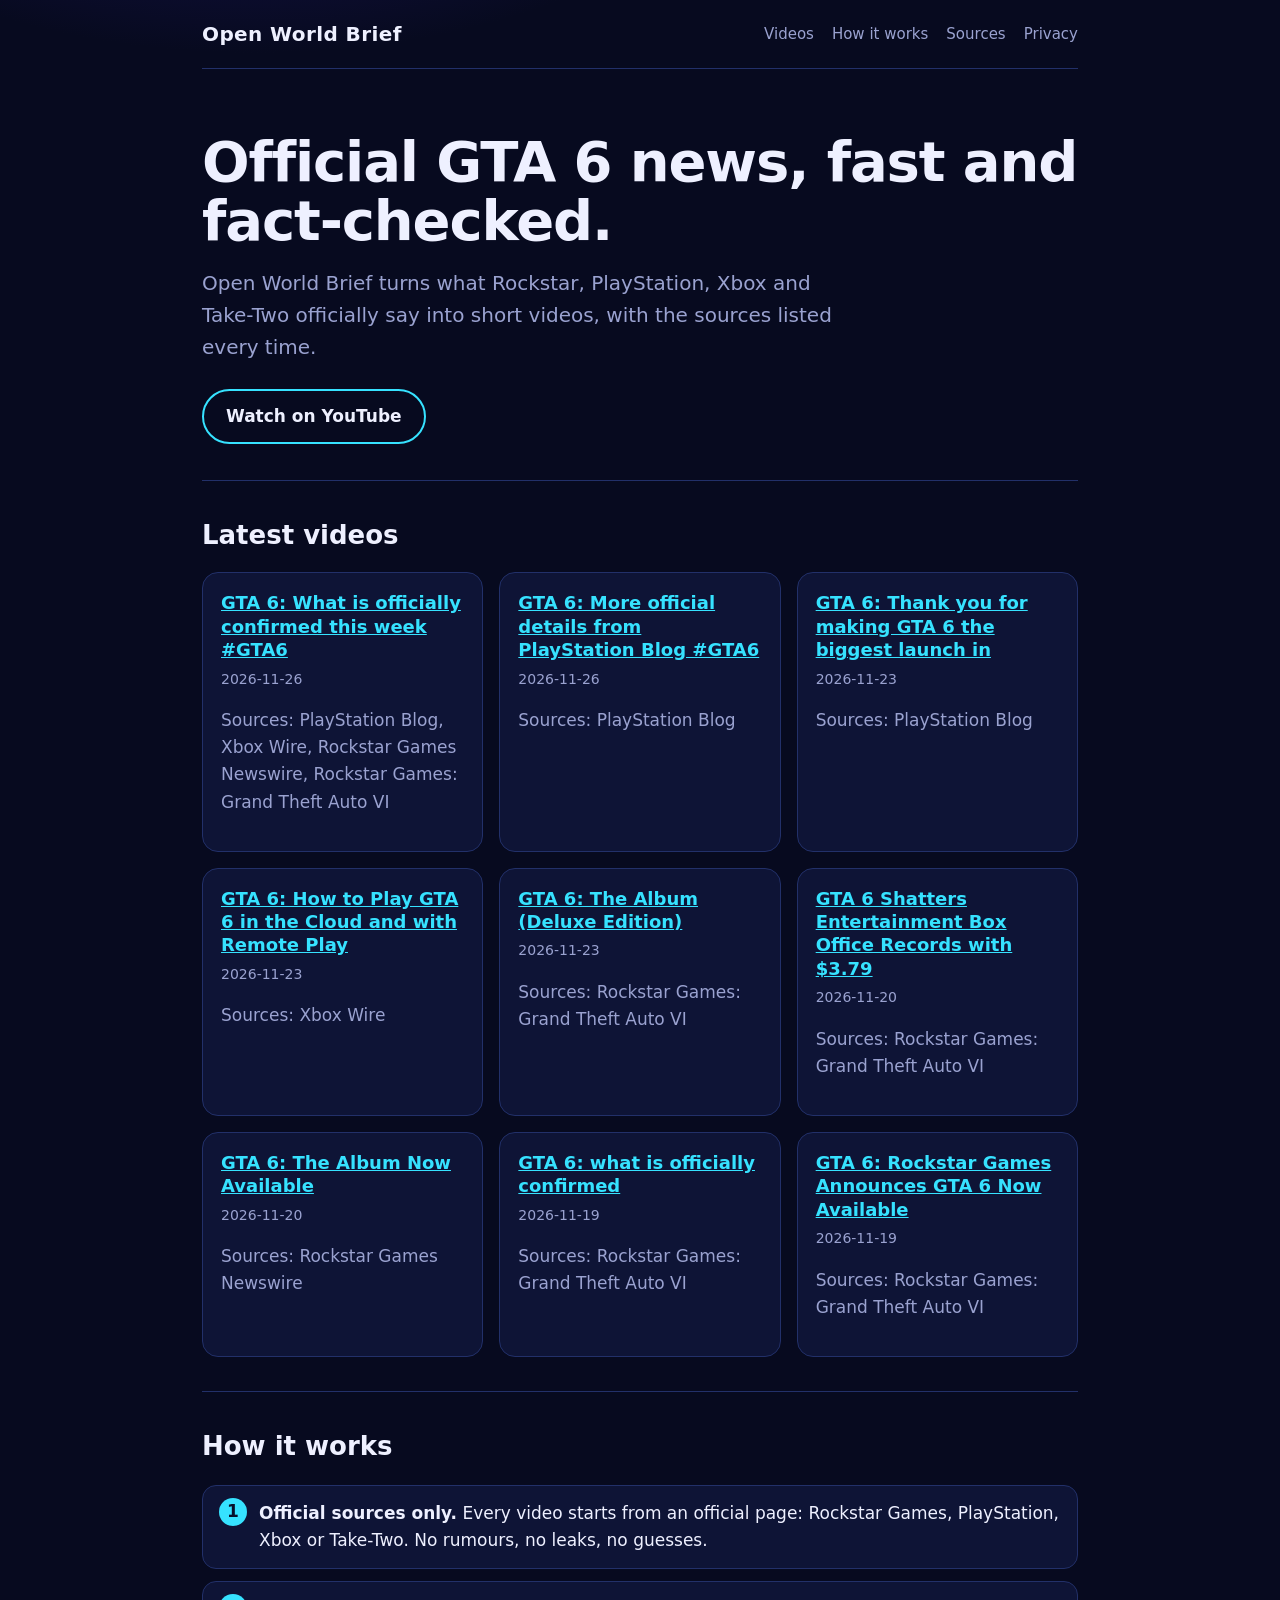
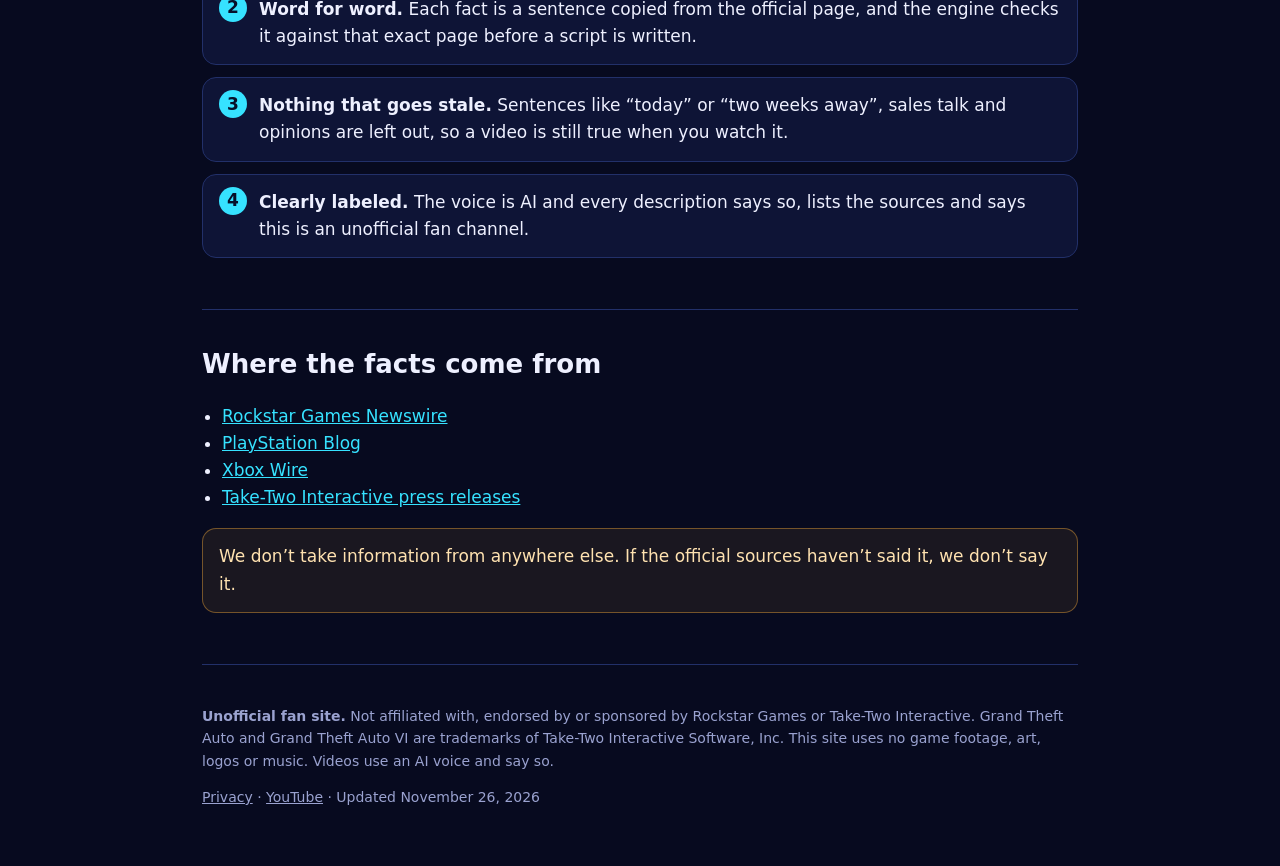
==== index.html @ 96560284 "Update the site" ====
<!doctype html>
<html lang="en"><head><meta charset="utf-8"><meta name="viewport" content="width=device-width, initial-scale=1">
<title>Open World Brief: official GTA 6 news</title><meta name="description" content="Official GTA 6 news from Rockstar, PlayStation, Xbox and Take-Two, fact-checked against the official page. Unofficial fan site.">
<meta name="robots" content="index,follow"><link rel="stylesheet" href="style.css"></head>
<body><div class="wrap">
<header class="top"><a class="brand" href="index.html">Open World Brief</a>
<nav><a href="index.html#videos">Videos</a><a href="index.html#how">How it works</a><a href="index.html#sources">Sources</a><a href="privacy.html">Privacy</a></nav></header>

<div class="hero"><h1>Official GTA 6 news, fast and fact-checked.</h1>
<p>Open World Brief turns what Rockstar, PlayStation, Xbox and Take-Two officially say into short videos, with the sources listed every time.</p>
<a class="btn" href="https://www.youtube.com/@ScaleShiftFacts">Watch on YouTube</a></div>
<section id="videos"><h2>Latest videos</h2><div class="cards"><div class="card"><h3><a href="https://www.youtube.com/shorts/qqQHzHUcCKY">GTA 6: What is officially confirmed this week #GTA6</a></h3><p class="meta">2026-11-26</p><p class="dim">Sources: PlayStation Blog, Xbox Wire, Rockstar Games Newswire, Rockstar Games: Grand Theft Auto VI</p></div><div class="card"><h3><a href="https://www.youtube.com/shorts/x6cZjkYZSAo">GTA 6: More official details from PlayStation Blog #GTA6</a></h3><p class="meta">2026-11-26</p><p class="dim">Sources: PlayStation Blog</p></div><div class="card"><h3><a href="https://www.youtube.com/shorts/dPx5ooD3iM8">GTA 6: Thank you for making GTA 6 the biggest launch in</a></h3><p class="meta">2026-11-23</p><p class="dim">Sources: PlayStation Blog</p></div><div class="card"><h3><a href="https://www.youtube.com/shorts/roLyqQWg1Ow">GTA 6: How to Play GTA 6 in the Cloud and with Remote Play</a></h3><p class="meta">2026-11-23</p><p class="dim">Sources: Xbox Wire</p></div><div class="card"><h3><a href="https://www.youtube.com/shorts/9aD1apO8P9w">GTA 6: The Album (Deluxe Edition)</a></h3><p class="meta">2026-11-23</p><p class="dim">Sources: Rockstar Games: Grand Theft Auto VI</p></div><div class="card"><h3><a href="https://www.youtube.com/shorts/J3eF_LsroNQ">GTA 6 Shatters Entertainment Box Office Records with $3.79</a></h3><p class="meta">2026-11-20</p><p class="dim">Sources: Rockstar Games: Grand Theft Auto VI</p></div><div class="card"><h3><a href="https://www.youtube.com/shorts/JaDU8-grLhM">GTA 6: The Album Now Available</a></h3><p class="meta">2026-11-20</p><p class="dim">Sources: Rockstar Games Newswire</p></div><div class="card"><h3><a href="https://www.youtube.com/shorts/-zQa06GPA_w">GTA 6: what is officially confirmed</a></h3><p class="meta">2026-11-19</p><p class="dim">Sources: Rockstar Games: Grand Theft Auto VI</p></div><div class="card"><h3><a href="https://www.youtube.com/shorts/9352OUUF9Ts">GTA 6: Rockstar Games Announces GTA 6 Now Available</a></h3><p class="meta">2026-11-19</p><p class="dim">Sources: Rockstar Games: Grand Theft Auto VI</p></div></div></section>
<section id="how"><h2>How it works</h2><ol class="steps"><li><strong>Official sources only.</strong> Every video starts from an official page: Rockstar Games, PlayStation, Xbox or Take-Two. No rumours, no leaks, no guesses.</li><li><strong>Word for word.</strong> Each fact is a sentence copied from the official page, and the engine checks it against that exact page before a script is written.</li><li><strong>Nothing that goes stale.</strong> Sentences like “today” or “two weeks away”, sales talk and opinions are left out, so a video is still true when you watch it.</li><li><strong>Clearly labeled.</strong> The voice is AI and every description says so, lists the sources and says this is an unofficial fan channel.</li></ol></section>
<section id="sources"><h2>Where the facts come from</h2><ul class="plain"><li><a href="https://www.rockstargames.com/newswire">Rockstar Games Newswire</a></li><li><a href="https://blog.playstation.com/tag/grand-theft-auto-vi/">PlayStation Blog</a></li><li><a href="https://news.xbox.com/en-us/tag/grand-theft-auto-vi/">Xbox Wire</a></li><li><a href="https://ir.take2games.com/news-releases">Take-Two Interactive press releases</a></li></ul>
<p class="note">We don&rsquo;t take information from anywhere else. If the official sources haven&rsquo;t said it, we don&rsquo;t say it.</p></section>

<footer><p><strong>Unofficial fan site.</strong> Not affiliated with, endorsed by or sponsored by Rockstar Games or Take-Two Interactive.
Grand Theft Auto and Grand Theft Auto VI are trademarks of Take-Two Interactive Software, Inc. This site uses no game footage, art, logos or music.
Videos use an AI voice and say so.</p>
<p><a href="privacy.html">Privacy</a> &middot; <a href="https://www.youtube.com/@ScaleShiftFacts">YouTube</a> &middot; Updated November 26, 2026</p></footer>
</div></body></html>
---- style.css ----
:root { --bg:#070a1f; --panel:#0e1436; --line:#223069; --text:#eef0ff; --dim:#9aa2d0; --accent:#36e2ff; --warm:#ffb13b; }
* { box-sizing: border-box; }
html { color-scheme: dark; }
body { margin:0; background:var(--bg); color:var(--text); font:17px/1.6 "Segoe UI Variable Text","Segoe UI",system-ui,-apple-system,sans-serif;
       background-image: radial-gradient(900px 500px at 20% -10%, #1b1560 0%, transparent 60%); }
a { color:var(--accent); } a:hover { color:#fff; }
.wrap { max-width: 920px; margin: 0 auto; padding: 0 22px; }
header.top { display:flex; align-items:center; justify-content:space-between; gap:16px; padding:18px 0; border-bottom:1px solid var(--line); flex-wrap:wrap; }
.brand { font-weight:800; font-size:20px; letter-spacing:.02em; color:var(--text); text-decoration:none; }
nav a { margin-left:18px; color:var(--dim); text-decoration:none; font-size:15px; } nav a:hover { color:var(--text); }
.hero { padding:64px 0 36px; }
.hero h1 { font-size: clamp(34px, 6vw, 56px); line-height:1.05; margin:0 0 16px; letter-spacing:-.02em; }
.hero p { font-size:20px; color:var(--dim); max-width: 640px; margin:0 0 26px; }
.btn { display:inline-block; padding:12px 22px; border-radius:999px; border:2px solid var(--accent); color:var(--text); text-decoration:none; font-weight:700; }
.btn:hover { background:#36e2ff22; color:#fff; }
section { padding: 34px 0; border-top:1px solid var(--line); }
section h2 { margin:0 0 16px; font-size:26px; }
.cards { display:grid; grid-template-columns: repeat(auto-fill, minmax(260px, 1fr)); gap:16px; }
.card { background:var(--panel); border:1px solid var(--line); border-radius:16px; padding:18px; }
.card h3 { margin:0 0 6px; font-size:18px; line-height:1.3; } .card .meta { color:var(--dim); font-size:14px; margin:0 0 10px; }
.steps { counter-reset: s; list-style:none; padding:0; display:grid; gap:12px; }
.steps li { counter-increment: s; background:var(--panel); border:1px solid var(--line); border-radius:14px; padding:14px 16px 14px 56px; position:relative; }
.steps li::before { content: counter(s); position:absolute; left:16px; top:12px; width:28px; height:28px; border-radius:50%; background:var(--accent); color:#06102a; font-weight:800; display:grid; place-items:center; }
.note { background:#ffb13b14; border:1px solid #ffb13b66; border-radius:14px; padding:14px 16px; color:#ffe2b0; }
ul.plain { padding-left:20px; } .dim { color:var(--dim); }
footer { border-top:1px solid var(--line); padding:26px 0 44px; color:var(--dim); font-size:14px; }
footer a { color:var(--dim); }
@media (max-width: 560px) { nav a { margin-left:12px; } .hero { padding-top:40px; } }
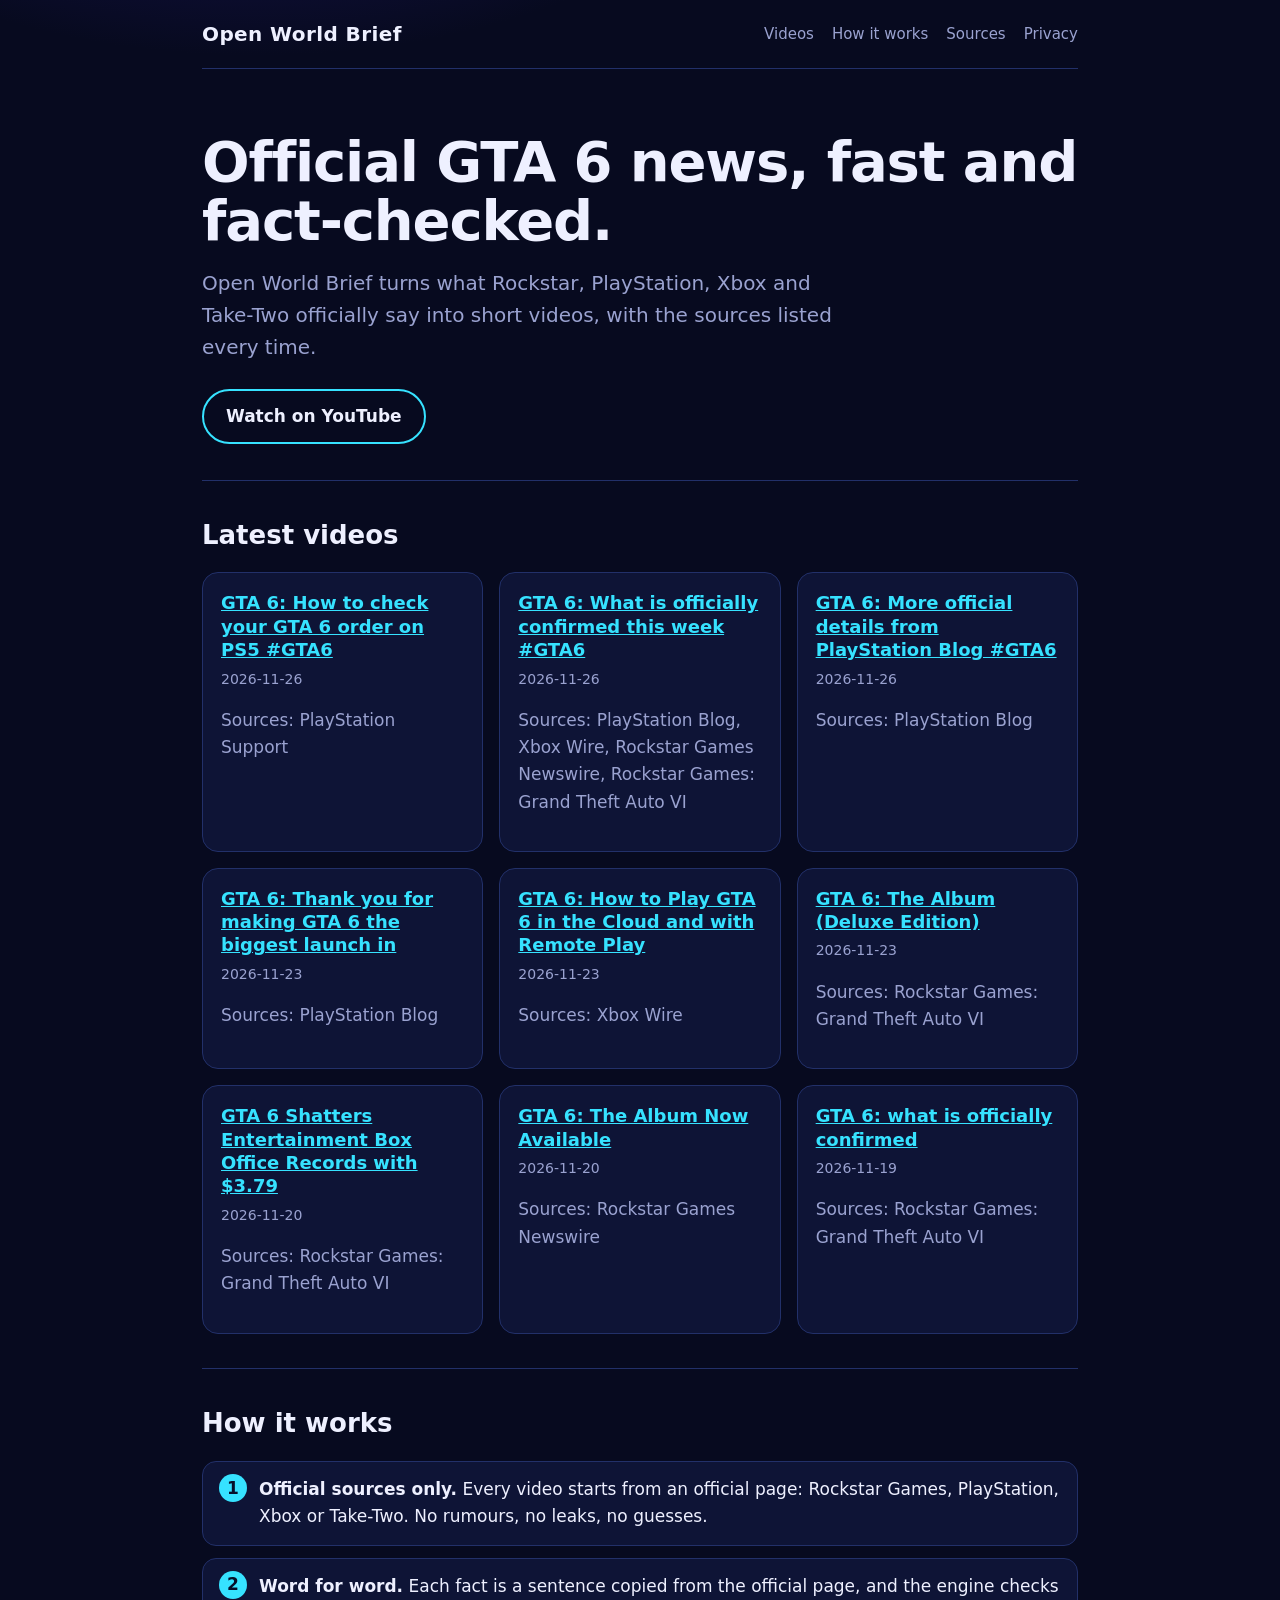
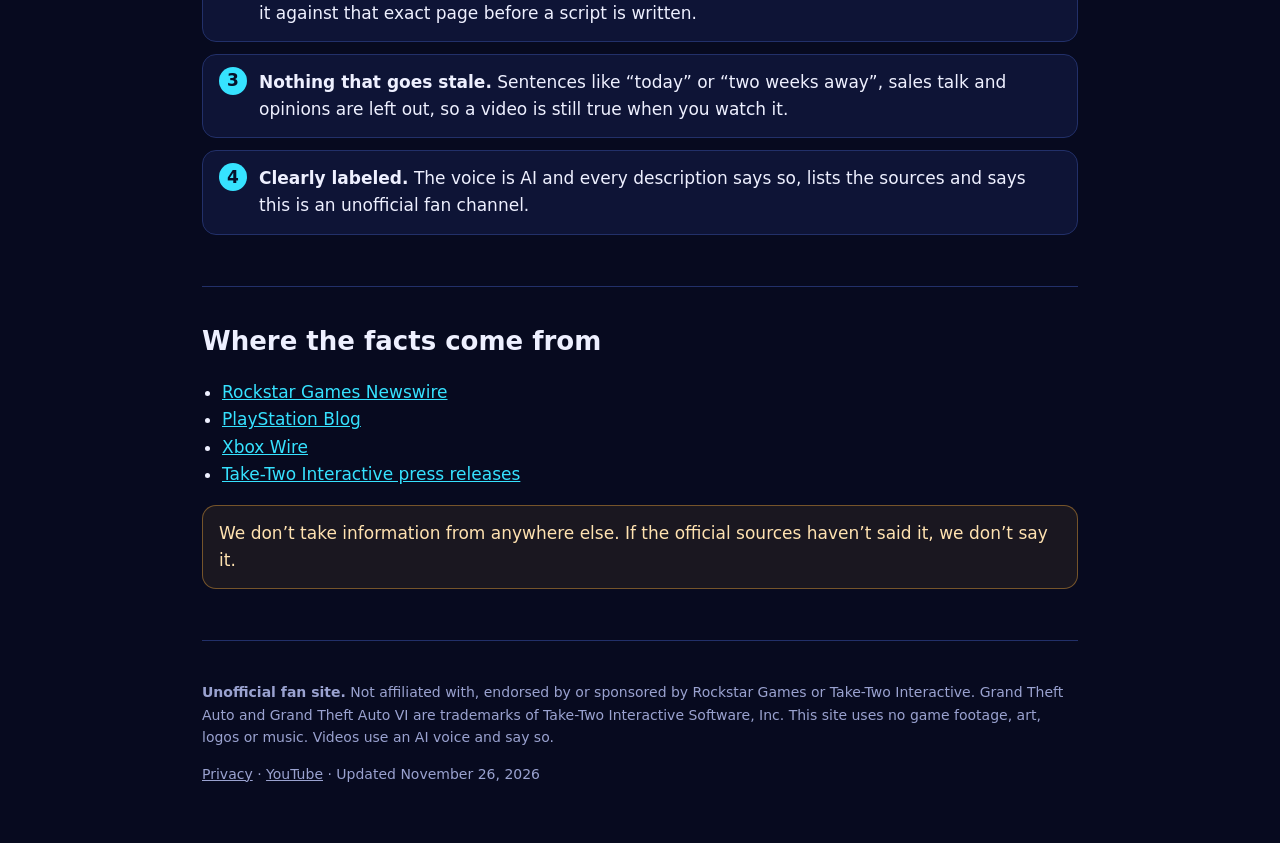
==== commit 7e3a71b6: "Update the site" ====
--- a/index.html
+++ b/index.html
@@ -9,7 +9,7 @@
 <div class="hero"><h1>Official GTA 6 news, fast and fact-checked.</h1>
 <p>Open World Brief turns what Rockstar, PlayStation, Xbox and Take-Two officially say into short videos, with the sources listed every time.</p>
 <a class="btn" href="https://www.youtube.com/@ScaleShiftFacts">Watch on YouTube</a></div>
-<section id="videos"><h2>Latest videos</h2><div class="cards"><div class="card"><h3><a href="https://www.youtube.com/shorts/qqQHzHUcCKY">GTA 6: What is officially confirmed this week #GTA6</a></h3><p class="meta">2026-11-26</p><p class="dim">Sources: PlayStation Blog, Xbox Wire, Rockstar Games Newswire, Rockstar Games: Grand Theft Auto VI</p></div><div class="card"><h3><a href="https://www.youtube.com/shorts/x6cZjkYZSAo">GTA 6: More official details from PlayStation Blog #GTA6</a></h3><p class="meta">2026-11-26</p><p class="dim">Sources: PlayStation Blog</p></div><div class="card"><h3><a href="https://www.youtube.com/shorts/dPx5ooD3iM8">GTA 6: Thank you for making GTA 6 the biggest launch in</a></h3><p class="meta">2026-11-23</p><p class="dim">Sources: PlayStation Blog</p></div><div class="card"><h3><a href="https://www.youtube.com/shorts/roLyqQWg1Ow">GTA 6: How to Play GTA 6 in the Cloud and with Remote Play</a></h3><p class="meta">2026-11-23</p><p class="dim">Sources: Xbox Wire</p></div><div class="card"><h3><a href="https://www.youtube.com/shorts/9aD1apO8P9w">GTA 6: The Album (Deluxe Edition)</a></h3><p class="meta">2026-11-23</p><p class="dim">Sources: Rockstar Games: Grand Theft Auto VI</p></div><div class="card"><h3><a href="https://www.youtube.com/shorts/J3eF_LsroNQ">GTA 6 Shatters Entertainment Box Office Records with $3.79</a></h3><p class="meta">2026-11-20</p><p class="dim">Sources: Rockstar Games: Grand Theft Auto VI</p></div><div class="card"><h3><a href="https://www.youtube.com/shorts/JaDU8-grLhM">GTA 6: The Album Now Available</a></h3><p class="meta">2026-11-20</p><p class="dim">Sources: Rockstar Games Newswire</p></div><div class="card"><h3><a href="https://www.youtube.com/shorts/-zQa06GPA_w">GTA 6: what is officially confirmed</a></h3><p class="meta">2026-11-19</p><p class="dim">Sources: Rockstar Games: Grand Theft Auto VI</p></div><div class="card"><h3><a href="https://www.youtube.com/shorts/9352OUUF9Ts">GTA 6: Rockstar Games Announces GTA 6 Now Available</a></h3><p class="meta">2026-11-19</p><p class="dim">Sources: Rockstar Games: Grand Theft Auto VI</p></div></div></section>
+<section id="videos"><h2>Latest videos</h2><div class="cards"><div class="card"><h3><a href="https://www.youtube.com/shorts/8PmZAbajj-w">GTA 6: How to check your GTA 6 order on PS5 #GTA6</a></h3><p class="meta">2026-11-26</p><p class="dim">Sources: PlayStation Support</p></div><div class="card"><h3><a href="https://www.youtube.com/shorts/qqQHzHUcCKY">GTA 6: What is officially confirmed this week #GTA6</a></h3><p class="meta">2026-11-26</p><p class="dim">Sources: PlayStation Blog, Xbox Wire, Rockstar Games Newswire, Rockstar Games: Grand Theft Auto VI</p></div><div class="card"><h3><a href="https://www.youtube.com/shorts/x6cZjkYZSAo">GTA 6: More official details from PlayStation Blog #GTA6</a></h3><p class="meta">2026-11-26</p><p class="dim">Sources: PlayStation Blog</p></div><div class="card"><h3><a href="https://www.youtube.com/shorts/dPx5ooD3iM8">GTA 6: Thank you for making GTA 6 the biggest launch in</a></h3><p class="meta">2026-11-23</p><p class="dim">Sources: PlayStation Blog</p></div><div class="card"><h3><a href="https://www.youtube.com/shorts/roLyqQWg1Ow">GTA 6: How to Play GTA 6 in the Cloud and with Remote Play</a></h3><p class="meta">2026-11-23</p><p class="dim">Sources: Xbox Wire</p></div><div class="card"><h3><a href="https://www.youtube.com/shorts/9aD1apO8P9w">GTA 6: The Album (Deluxe Edition)</a></h3><p class="meta">2026-11-23</p><p class="dim">Sources: Rockstar Games: Grand Theft Auto VI</p></div><div class="card"><h3><a href="https://www.youtube.com/shorts/J3eF_LsroNQ">GTA 6 Shatters Entertainment Box Office Records with $3.79</a></h3><p class="meta">2026-11-20</p><p class="dim">Sources: Rockstar Games: Grand Theft Auto VI</p></div><div class="card"><h3><a href="https://www.youtube.com/shorts/JaDU8-grLhM">GTA 6: The Album Now Available</a></h3><p class="meta">2026-11-20</p><p class="dim">Sources: Rockstar Games Newswire</p></div><div class="card"><h3><a href="https://www.youtube.com/shorts/-zQa06GPA_w">GTA 6: what is officially confirmed</a></h3><p class="meta">2026-11-19</p><p class="dim">Sources: Rockstar Games: Grand Theft Auto VI</p></div></div></section>
 <section id="how"><h2>How it works</h2><ol class="steps"><li><strong>Official sources only.</strong> Every video starts from an official page: Rockstar Games, PlayStation, Xbox or Take-Two. No rumours, no leaks, no guesses.</li><li><strong>Word for word.</strong> Each fact is a sentence copied from the official page, and the engine checks it against that exact page before a script is written.</li><li><strong>Nothing that goes stale.</strong> Sentences like “today” or “two weeks away”, sales talk and opinions are left out, so a video is still true when you watch it.</li><li><strong>Clearly labeled.</strong> The voice is AI and every description says so, lists the sources and says this is an unofficial fan channel.</li></ol></section>
 <section id="sources"><h2>Where the facts come from</h2><ul class="plain"><li><a href="https://www.rockstargames.com/newswire">Rockstar Games Newswire</a></li><li><a href="https://blog.playstation.com/tag/grand-theft-auto-vi/">PlayStation Blog</a></li><li><a href="https://news.xbox.com/en-us/tag/grand-theft-auto-vi/">Xbox Wire</a></li><li><a href="https://ir.take2games.com/news-releases">Take-Two Interactive press releases</a></li></ul>
 <p class="note">We don&rsquo;t take information from anywhere else. If the official sources haven&rsquo;t said it, we don&rsquo;t say it.</p></section>
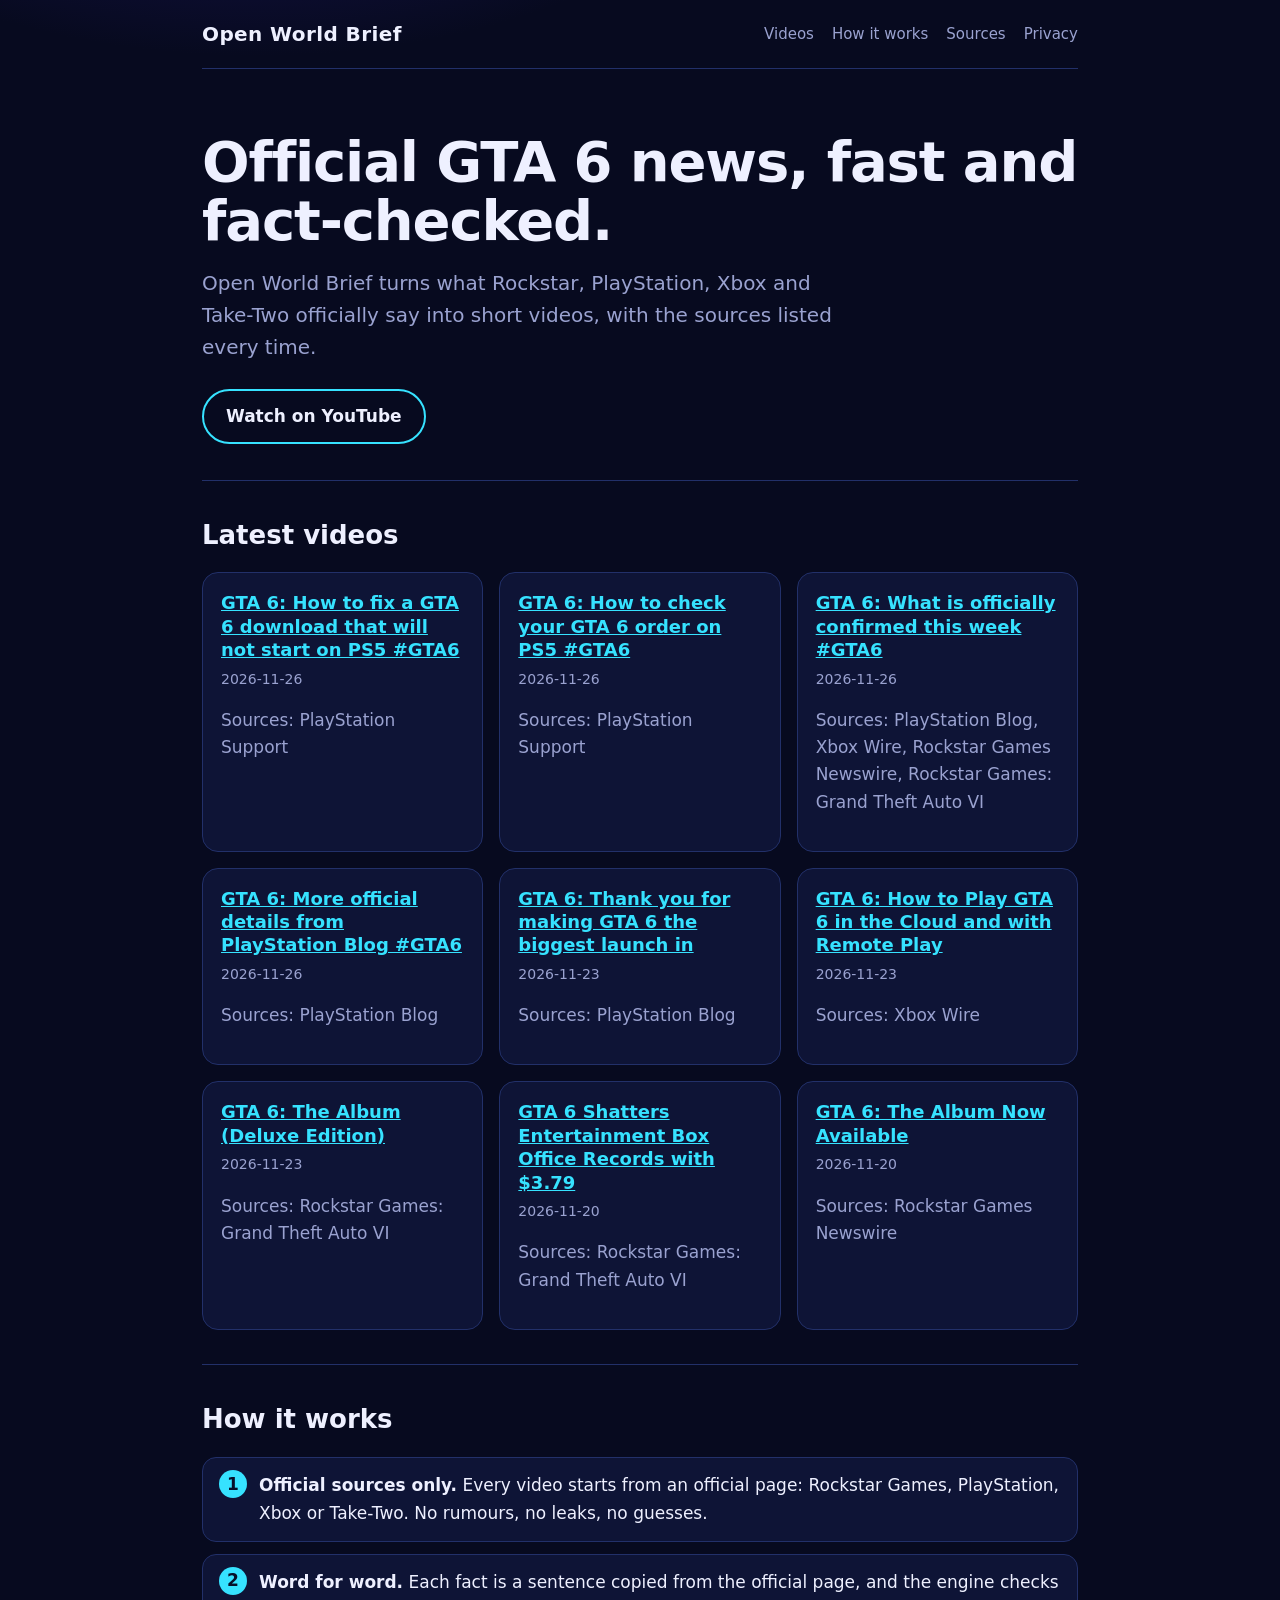
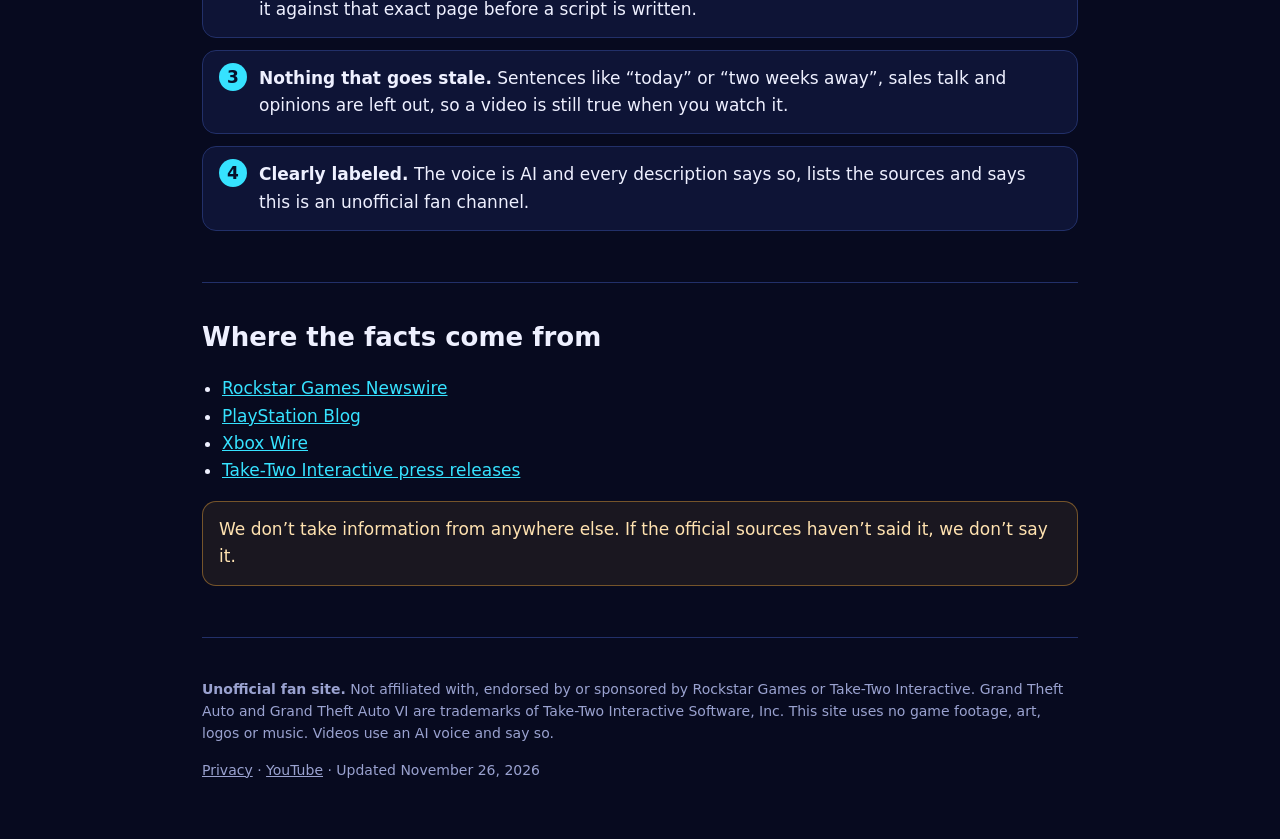
==== commit 2c9f78fa: "Update the site" ====
--- a/index.html
+++ b/index.html
@@ -9,7 +9,7 @@
 <div class="hero"><h1>Official GTA 6 news, fast and fact-checked.</h1>
 <p>Open World Brief turns what Rockstar, PlayStation, Xbox and Take-Two officially say into short videos, with the sources listed every time.</p>
 <a class="btn" href="https://www.youtube.com/@ScaleShiftFacts">Watch on YouTube</a></div>
-<section id="videos"><h2>Latest videos</h2><div class="cards"><div class="card"><h3><a href="https://www.youtube.com/shorts/8PmZAbajj-w">GTA 6: How to check your GTA 6 order on PS5 #GTA6</a></h3><p class="meta">2026-11-26</p><p class="dim">Sources: PlayStation Support</p></div><div class="card"><h3><a href="https://www.youtube.com/shorts/qqQHzHUcCKY">GTA 6: What is officially confirmed this week #GTA6</a></h3><p class="meta">2026-11-26</p><p class="dim">Sources: PlayStation Blog, Xbox Wire, Rockstar Games Newswire, Rockstar Games: Grand Theft Auto VI</p></div><div class="card"><h3><a href="https://www.youtube.com/shorts/x6cZjkYZSAo">GTA 6: More official details from PlayStation Blog #GTA6</a></h3><p class="meta">2026-11-26</p><p class="dim">Sources: PlayStation Blog</p></div><div class="card"><h3><a href="https://www.youtube.com/shorts/dPx5ooD3iM8">GTA 6: Thank you for making GTA 6 the biggest launch in</a></h3><p class="meta">2026-11-23</p><p class="dim">Sources: PlayStation Blog</p></div><div class="card"><h3><a href="https://www.youtube.com/shorts/roLyqQWg1Ow">GTA 6: How to Play GTA 6 in the Cloud and with Remote Play</a></h3><p class="meta">2026-11-23</p><p class="dim">Sources: Xbox Wire</p></div><div class="card"><h3><a href="https://www.youtube.com/shorts/9aD1apO8P9w">GTA 6: The Album (Deluxe Edition)</a></h3><p class="meta">2026-11-23</p><p class="dim">Sources: Rockstar Games: Grand Theft Auto VI</p></div><div class="card"><h3><a href="https://www.youtube.com/shorts/J3eF_LsroNQ">GTA 6 Shatters Entertainment Box Office Records with $3.79</a></h3><p class="meta">2026-11-20</p><p class="dim">Sources: Rockstar Games: Grand Theft Auto VI</p></div><div class="card"><h3><a href="https://www.youtube.com/shorts/JaDU8-grLhM">GTA 6: The Album Now Available</a></h3><p class="meta">2026-11-20</p><p class="dim">Sources: Rockstar Games Newswire</p></div><div class="card"><h3><a href="https://www.youtube.com/shorts/-zQa06GPA_w">GTA 6: what is officially confirmed</a></h3><p class="meta">2026-11-19</p><p class="dim">Sources: Rockstar Games: Grand Theft Auto VI</p></div></div></section>
+<section id="videos"><h2>Latest videos</h2><div class="cards"><div class="card"><h3><a href="https://www.youtube.com/shorts/VSR0Ca-rX_k">GTA 6: How to fix a GTA 6 download that will not start on PS5 #GTA6</a></h3><p class="meta">2026-11-26</p><p class="dim">Sources: PlayStation Support</p></div><div class="card"><h3><a href="https://www.youtube.com/shorts/8PmZAbajj-w">GTA 6: How to check your GTA 6 order on PS5 #GTA6</a></h3><p class="meta">2026-11-26</p><p class="dim">Sources: PlayStation Support</p></div><div class="card"><h3><a href="https://www.youtube.com/shorts/qqQHzHUcCKY">GTA 6: What is officially confirmed this week #GTA6</a></h3><p class="meta">2026-11-26</p><p class="dim">Sources: PlayStation Blog, Xbox Wire, Rockstar Games Newswire, Rockstar Games: Grand Theft Auto VI</p></div><div class="card"><h3><a href="https://www.youtube.com/shorts/x6cZjkYZSAo">GTA 6: More official details from PlayStation Blog #GTA6</a></h3><p class="meta">2026-11-26</p><p class="dim">Sources: PlayStation Blog</p></div><div class="card"><h3><a href="https://www.youtube.com/shorts/dPx5ooD3iM8">GTA 6: Thank you for making GTA 6 the biggest launch in</a></h3><p class="meta">2026-11-23</p><p class="dim">Sources: PlayStation Blog</p></div><div class="card"><h3><a href="https://www.youtube.com/shorts/roLyqQWg1Ow">GTA 6: How to Play GTA 6 in the Cloud and with Remote Play</a></h3><p class="meta">2026-11-23</p><p class="dim">Sources: Xbox Wire</p></div><div class="card"><h3><a href="https://www.youtube.com/shorts/9aD1apO8P9w">GTA 6: The Album (Deluxe Edition)</a></h3><p class="meta">2026-11-23</p><p class="dim">Sources: Rockstar Games: Grand Theft Auto VI</p></div><div class="card"><h3><a href="https://www.youtube.com/shorts/J3eF_LsroNQ">GTA 6 Shatters Entertainment Box Office Records with $3.79</a></h3><p class="meta">2026-11-20</p><p class="dim">Sources: Rockstar Games: Grand Theft Auto VI</p></div><div class="card"><h3><a href="https://www.youtube.com/shorts/JaDU8-grLhM">GTA 6: The Album Now Available</a></h3><p class="meta">2026-11-20</p><p class="dim">Sources: Rockstar Games Newswire</p></div></div></section>
 <section id="how"><h2>How it works</h2><ol class="steps"><li><strong>Official sources only.</strong> Every video starts from an official page: Rockstar Games, PlayStation, Xbox or Take-Two. No rumours, no leaks, no guesses.</li><li><strong>Word for word.</strong> Each fact is a sentence copied from the official page, and the engine checks it against that exact page before a script is written.</li><li><strong>Nothing that goes stale.</strong> Sentences like “today” or “two weeks away”, sales talk and opinions are left out, so a video is still true when you watch it.</li><li><strong>Clearly labeled.</strong> The voice is AI and every description says so, lists the sources and says this is an unofficial fan channel.</li></ol></section>
 <section id="sources"><h2>Where the facts come from</h2><ul class="plain"><li><a href="https://www.rockstargames.com/newswire">Rockstar Games Newswire</a></li><li><a href="https://blog.playstation.com/tag/grand-theft-auto-vi/">PlayStation Blog</a></li><li><a href="https://news.xbox.com/en-us/tag/grand-theft-auto-vi/">Xbox Wire</a></li><li><a href="https://ir.take2games.com/news-releases">Take-Two Interactive press releases</a></li></ul>
 <p class="note">We don&rsquo;t take information from anywhere else. If the official sources haven&rsquo;t said it, we don&rsquo;t say it.</p></section>
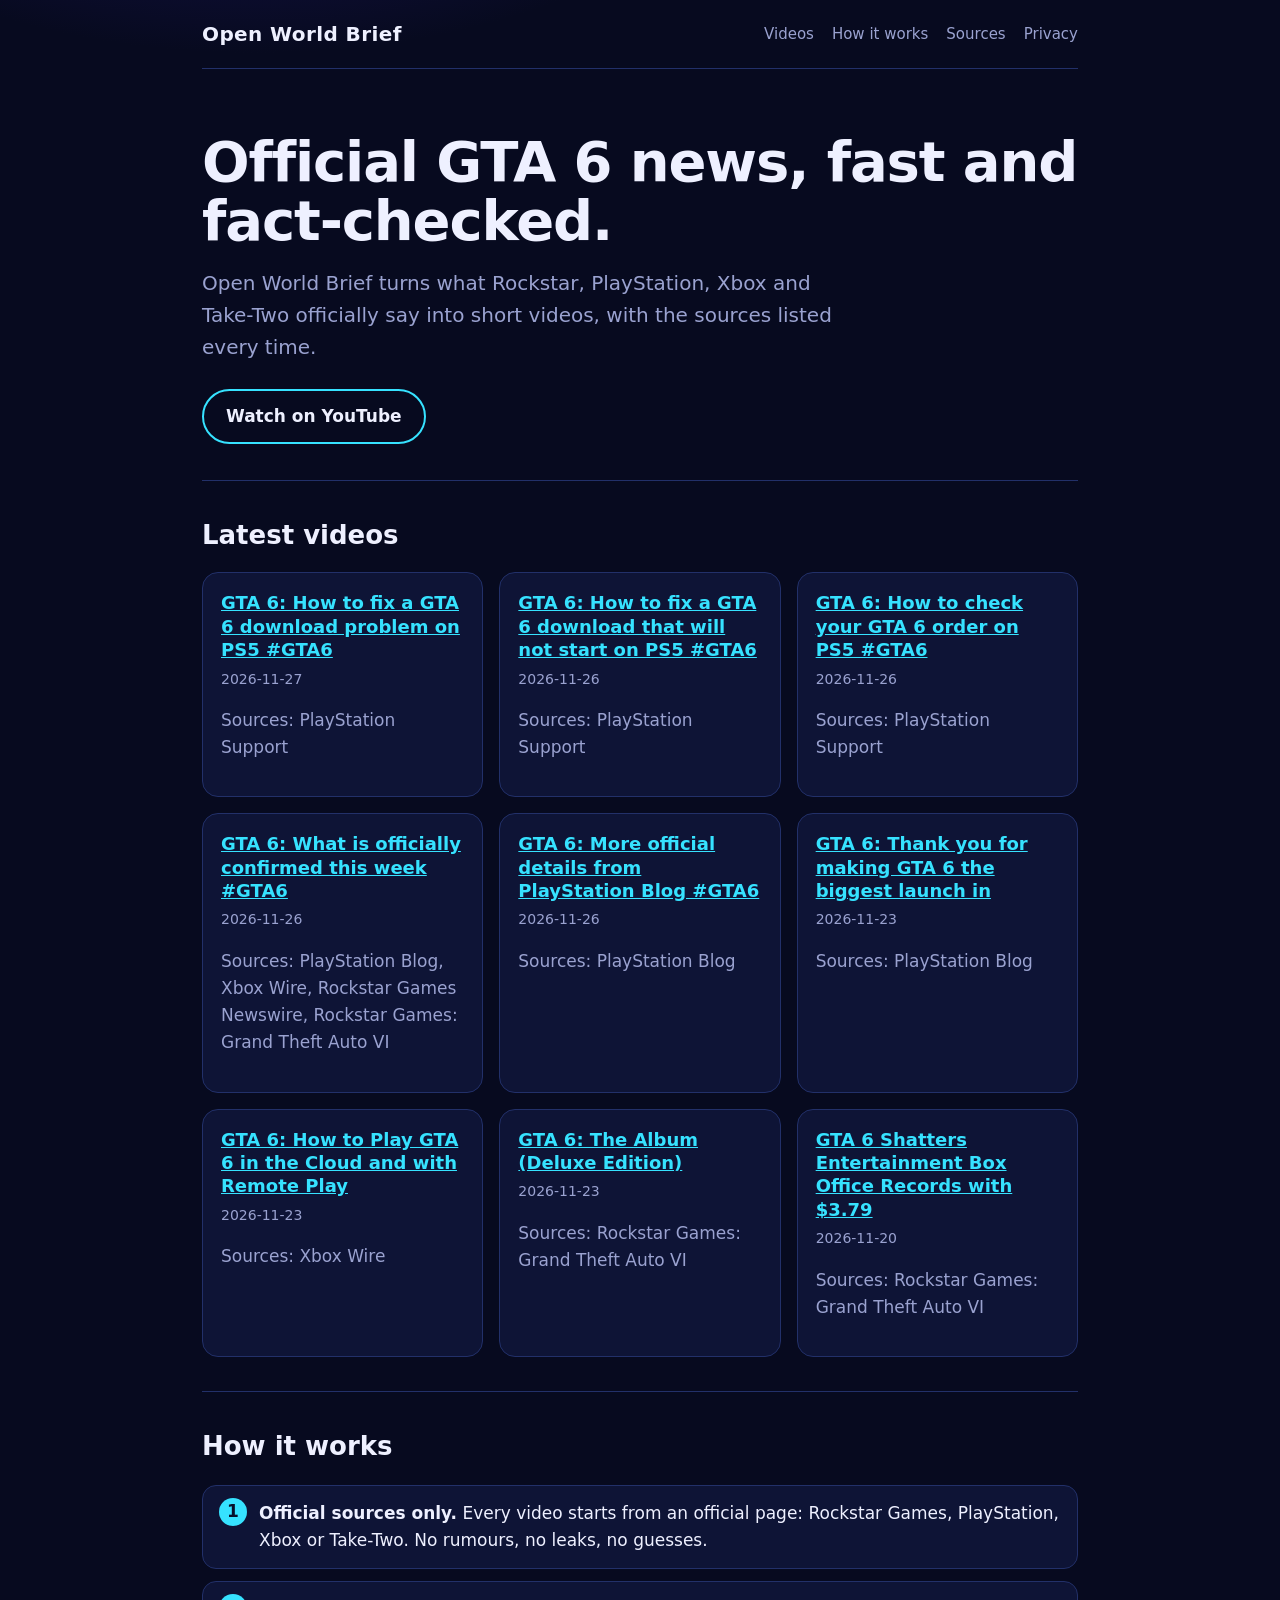
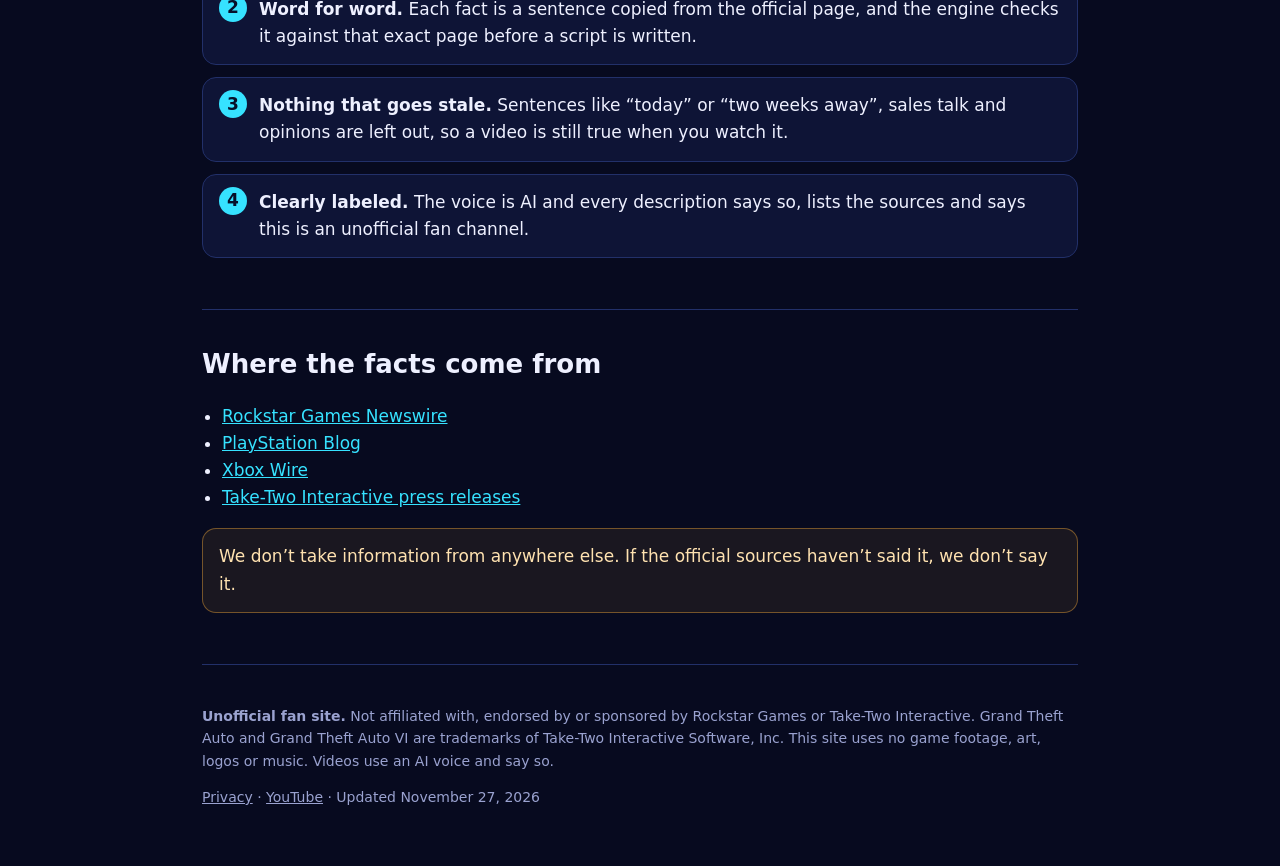
==== commit a218fb74: "Update the site" ====
--- a/index.html
+++ b/index.html
@@ -9,7 +9,7 @@
 <div class="hero"><h1>Official GTA 6 news, fast and fact-checked.</h1>
 <p>Open World Brief turns what Rockstar, PlayStation, Xbox and Take-Two officially say into short videos, with the sources listed every time.</p>
 <a class="btn" href="https://www.youtube.com/@ScaleShiftFacts">Watch on YouTube</a></div>
-<section id="videos"><h2>Latest videos</h2><div class="cards"><div class="card"><h3><a href="https://www.youtube.com/shorts/VSR0Ca-rX_k">GTA 6: How to fix a GTA 6 download that will not start on PS5 #GTA6</a></h3><p class="meta">2026-11-26</p><p class="dim">Sources: PlayStation Support</p></div><div class="card"><h3><a href="https://www.youtube.com/shorts/8PmZAbajj-w">GTA 6: How to check your GTA 6 order on PS5 #GTA6</a></h3><p class="meta">2026-11-26</p><p class="dim">Sources: PlayStation Support</p></div><div class="card"><h3><a href="https://www.youtube.com/shorts/qqQHzHUcCKY">GTA 6: What is officially confirmed this week #GTA6</a></h3><p class="meta">2026-11-26</p><p class="dim">Sources: PlayStation Blog, Xbox Wire, Rockstar Games Newswire, Rockstar Games: Grand Theft Auto VI</p></div><div class="card"><h3><a href="https://www.youtube.com/shorts/x6cZjkYZSAo">GTA 6: More official details from PlayStation Blog #GTA6</a></h3><p class="meta">2026-11-26</p><p class="dim">Sources: PlayStation Blog</p></div><div class="card"><h3><a href="https://www.youtube.com/shorts/dPx5ooD3iM8">GTA 6: Thank you for making GTA 6 the biggest launch in</a></h3><p class="meta">2026-11-23</p><p class="dim">Sources: PlayStation Blog</p></div><div class="card"><h3><a href="https://www.youtube.com/shorts/roLyqQWg1Ow">GTA 6: How to Play GTA 6 in the Cloud and with Remote Play</a></h3><p class="meta">2026-11-23</p><p class="dim">Sources: Xbox Wire</p></div><div class="card"><h3><a href="https://www.youtube.com/shorts/9aD1apO8P9w">GTA 6: The Album (Deluxe Edition)</a></h3><p class="meta">2026-11-23</p><p class="dim">Sources: Rockstar Games: Grand Theft Auto VI</p></div><div class="card"><h3><a href="https://www.youtube.com/shorts/J3eF_LsroNQ">GTA 6 Shatters Entertainment Box Office Records with $3.79</a></h3><p class="meta">2026-11-20</p><p class="dim">Sources: Rockstar Games: Grand Theft Auto VI</p></div><div class="card"><h3><a href="https://www.youtube.com/shorts/JaDU8-grLhM">GTA 6: The Album Now Available</a></h3><p class="meta">2026-11-20</p><p class="dim">Sources: Rockstar Games Newswire</p></div></div></section>
+<section id="videos"><h2>Latest videos</h2><div class="cards"><div class="card"><h3><a href="https://www.youtube.com/shorts/L_pAT8DnWhw">GTA 6: How to fix a GTA 6 download problem on PS5 #GTA6</a></h3><p class="meta">2026-11-27</p><p class="dim">Sources: PlayStation Support</p></div><div class="card"><h3><a href="https://www.youtube.com/shorts/VSR0Ca-rX_k">GTA 6: How to fix a GTA 6 download that will not start on PS5 #GTA6</a></h3><p class="meta">2026-11-26</p><p class="dim">Sources: PlayStation Support</p></div><div class="card"><h3><a href="https://www.youtube.com/shorts/8PmZAbajj-w">GTA 6: How to check your GTA 6 order on PS5 #GTA6</a></h3><p class="meta">2026-11-26</p><p class="dim">Sources: PlayStation Support</p></div><div class="card"><h3><a href="https://www.youtube.com/shorts/qqQHzHUcCKY">GTA 6: What is officially confirmed this week #GTA6</a></h3><p class="meta">2026-11-26</p><p class="dim">Sources: PlayStation Blog, Xbox Wire, Rockstar Games Newswire, Rockstar Games: Grand Theft Auto VI</p></div><div class="card"><h3><a href="https://www.youtube.com/shorts/x6cZjkYZSAo">GTA 6: More official details from PlayStation Blog #GTA6</a></h3><p class="meta">2026-11-26</p><p class="dim">Sources: PlayStation Blog</p></div><div class="card"><h3><a href="https://www.youtube.com/shorts/dPx5ooD3iM8">GTA 6: Thank you for making GTA 6 the biggest launch in</a></h3><p class="meta">2026-11-23</p><p class="dim">Sources: PlayStation Blog</p></div><div class="card"><h3><a href="https://www.youtube.com/shorts/roLyqQWg1Ow">GTA 6: How to Play GTA 6 in the Cloud and with Remote Play</a></h3><p class="meta">2026-11-23</p><p class="dim">Sources: Xbox Wire</p></div><div class="card"><h3><a href="https://www.youtube.com/shorts/9aD1apO8P9w">GTA 6: The Album (Deluxe Edition)</a></h3><p class="meta">2026-11-23</p><p class="dim">Sources: Rockstar Games: Grand Theft Auto VI</p></div><div class="card"><h3><a href="https://www.youtube.com/shorts/J3eF_LsroNQ">GTA 6 Shatters Entertainment Box Office Records with $3.79</a></h3><p class="meta">2026-11-20</p><p class="dim">Sources: Rockstar Games: Grand Theft Auto VI</p></div></div></section>
 <section id="how"><h2>How it works</h2><ol class="steps"><li><strong>Official sources only.</strong> Every video starts from an official page: Rockstar Games, PlayStation, Xbox or Take-Two. No rumours, no leaks, no guesses.</li><li><strong>Word for word.</strong> Each fact is a sentence copied from the official page, and the engine checks it against that exact page before a script is written.</li><li><strong>Nothing that goes stale.</strong> Sentences like “today” or “two weeks away”, sales talk and opinions are left out, so a video is still true when you watch it.</li><li><strong>Clearly labeled.</strong> The voice is AI and every description says so, lists the sources and says this is an unofficial fan channel.</li></ol></section>
 <section id="sources"><h2>Where the facts come from</h2><ul class="plain"><li><a href="https://www.rockstargames.com/newswire">Rockstar Games Newswire</a></li><li><a href="https://blog.playstation.com/tag/grand-theft-auto-vi/">PlayStation Blog</a></li><li><a href="https://news.xbox.com/en-us/tag/grand-theft-auto-vi/">Xbox Wire</a></li><li><a href="https://ir.take2games.com/news-releases">Take-Two Interactive press releases</a></li></ul>
 <p class="note">We don&rsquo;t take information from anywhere else. If the official sources haven&rsquo;t said it, we don&rsquo;t say it.</p></section>
@@ -17,5 +17,5 @@
 <footer><p><strong>Unofficial fan site.</strong> Not affiliated with, endorsed by or sponsored by Rockstar Games or Take-Two Interactive.
 Grand Theft Auto and Grand Theft Auto VI are trademarks of Take-Two Interactive Software, Inc. This site uses no game footage, art, logos or music.
 Videos use an AI voice and say so.</p>
-<p><a href="privacy.html">Privacy</a> &middot; <a href="https://www.youtube.com/@ScaleShiftFacts">YouTube</a> &middot; Updated November 26, 2026</p></footer>
+<p><a href="privacy.html">Privacy</a> &middot; <a href="https://www.youtube.com/@ScaleShiftFacts">YouTube</a> &middot; Updated November 27, 2026</p></footer>
 </div></body></html>
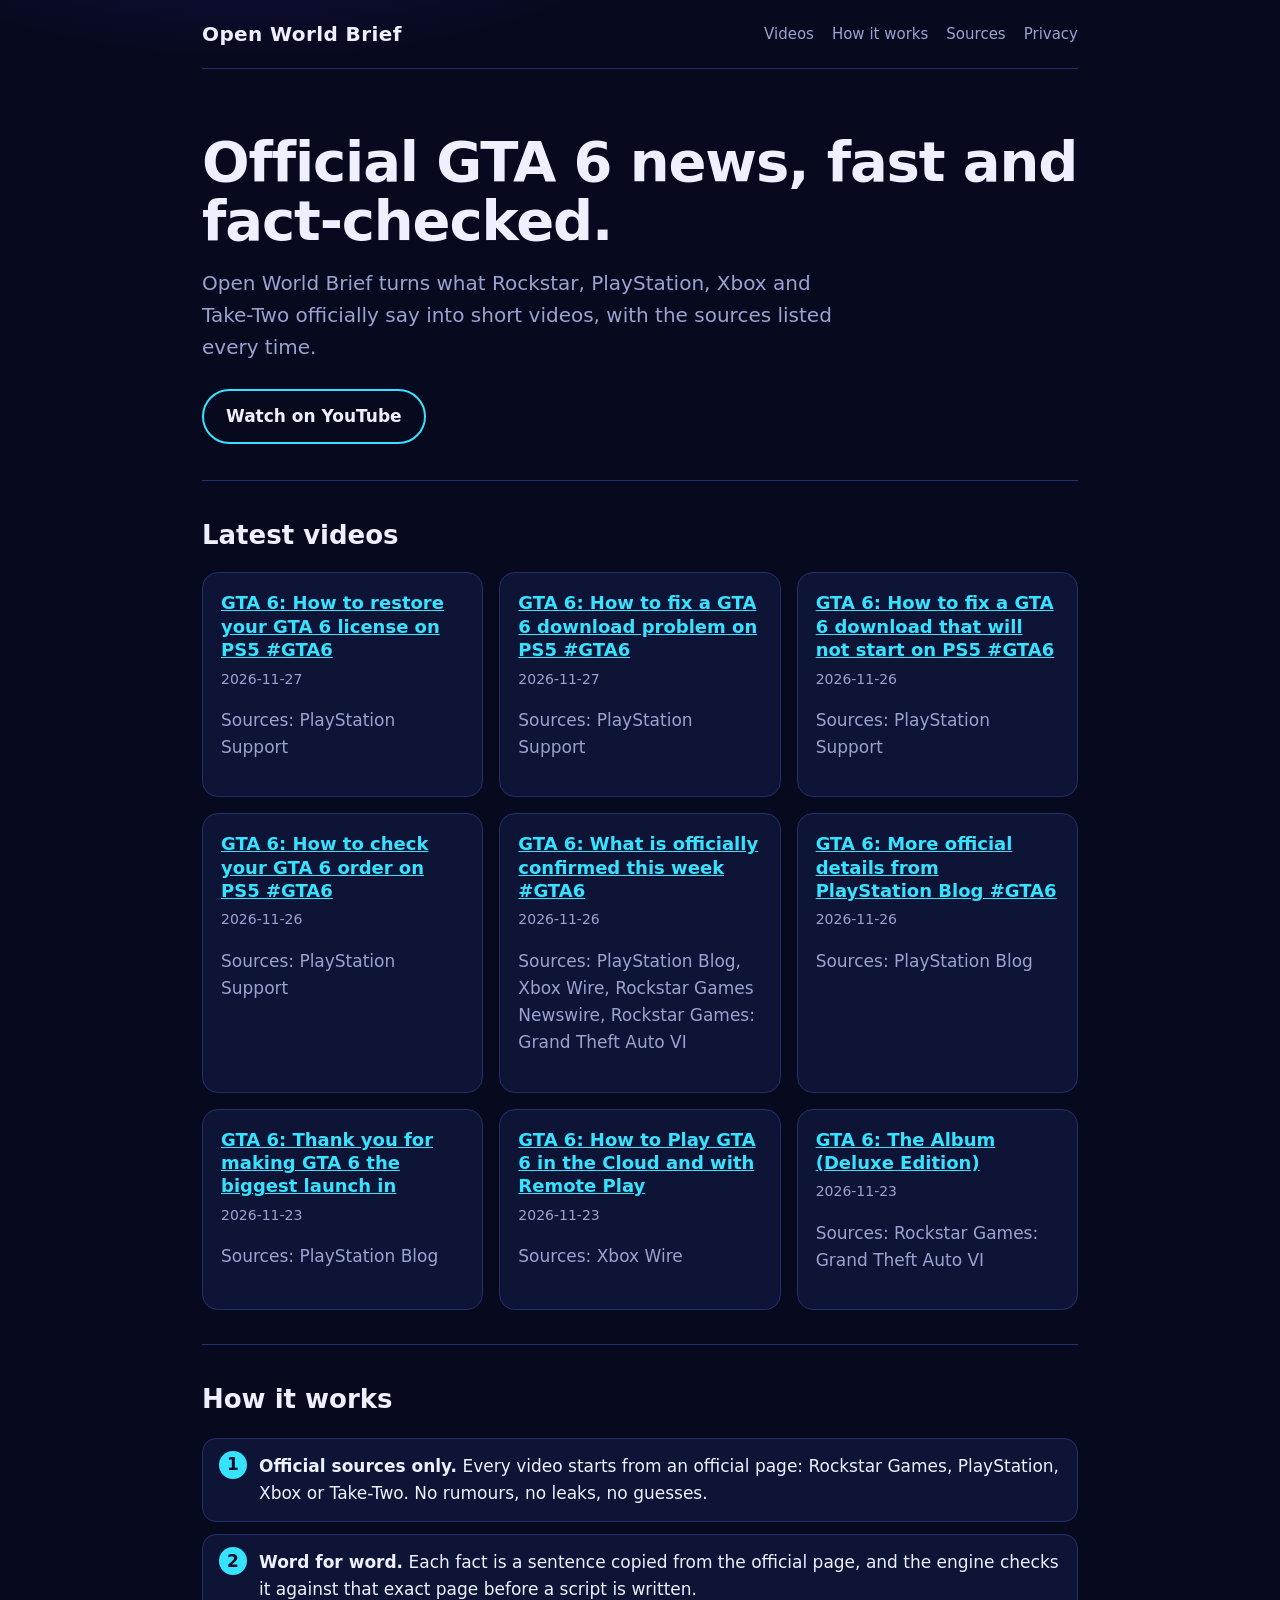
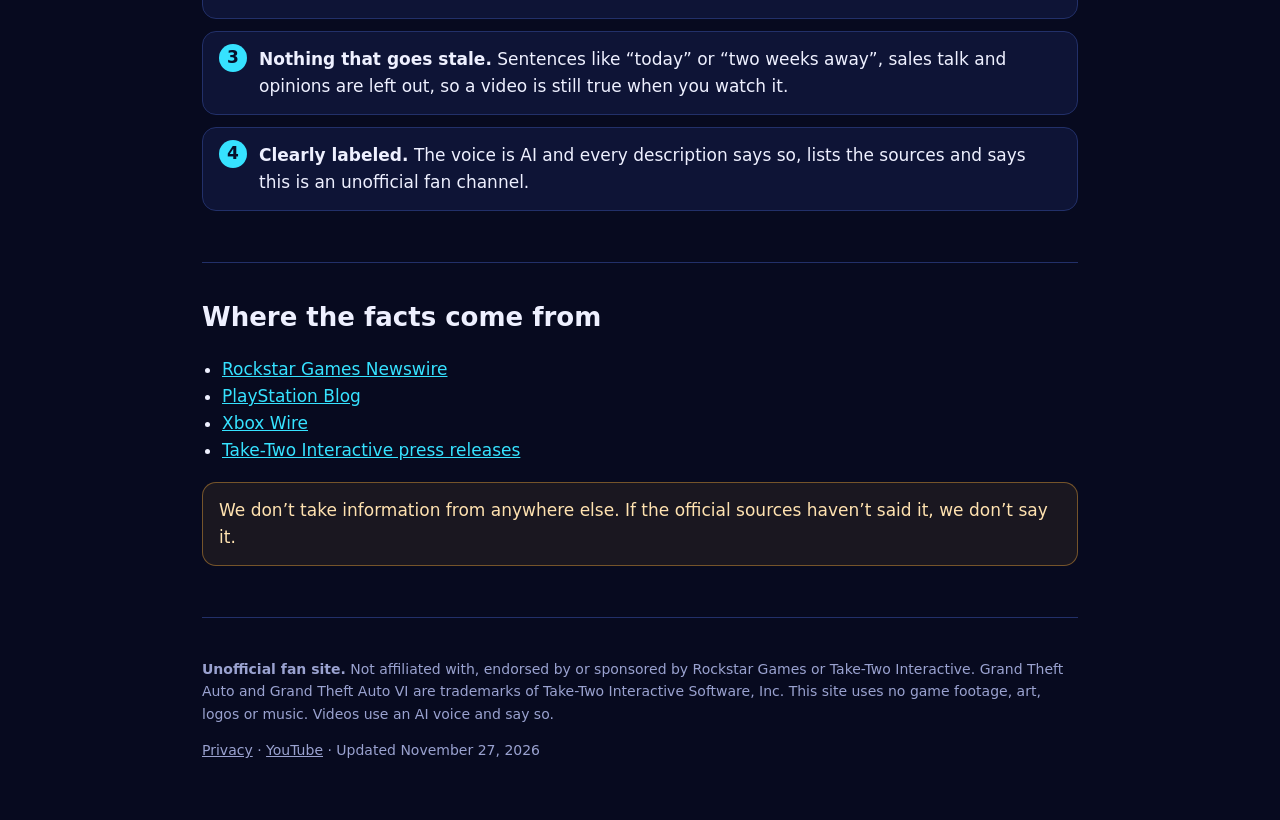
==== commit 33ba0795: "Update the site" ====
--- a/index.html
+++ b/index.html
@@ -9,7 +9,7 @@
 <div class="hero"><h1>Official GTA 6 news, fast and fact-checked.</h1>
 <p>Open World Brief turns what Rockstar, PlayStation, Xbox and Take-Two officially say into short videos, with the sources listed every time.</p>
 <a class="btn" href="https://www.youtube.com/@ScaleShiftFacts">Watch on YouTube</a></div>
-<section id="videos"><h2>Latest videos</h2><div class="cards"><div class="card"><h3><a href="https://www.youtube.com/shorts/L_pAT8DnWhw">GTA 6: How to fix a GTA 6 download problem on PS5 #GTA6</a></h3><p class="meta">2026-11-27</p><p class="dim">Sources: PlayStation Support</p></div><div class="card"><h3><a href="https://www.youtube.com/shorts/VSR0Ca-rX_k">GTA 6: How to fix a GTA 6 download that will not start on PS5 #GTA6</a></h3><p class="meta">2026-11-26</p><p class="dim">Sources: PlayStation Support</p></div><div class="card"><h3><a href="https://www.youtube.com/shorts/8PmZAbajj-w">GTA 6: How to check your GTA 6 order on PS5 #GTA6</a></h3><p class="meta">2026-11-26</p><p class="dim">Sources: PlayStation Support</p></div><div class="card"><h3><a href="https://www.youtube.com/shorts/qqQHzHUcCKY">GTA 6: What is officially confirmed this week #GTA6</a></h3><p class="meta">2026-11-26</p><p class="dim">Sources: PlayStation Blog, Xbox Wire, Rockstar Games Newswire, Rockstar Games: Grand Theft Auto VI</p></div><div class="card"><h3><a href="https://www.youtube.com/shorts/x6cZjkYZSAo">GTA 6: More official details from PlayStation Blog #GTA6</a></h3><p class="meta">2026-11-26</p><p class="dim">Sources: PlayStation Blog</p></div><div class="card"><h3><a href="https://www.youtube.com/shorts/dPx5ooD3iM8">GTA 6: Thank you for making GTA 6 the biggest launch in</a></h3><p class="meta">2026-11-23</p><p class="dim">Sources: PlayStation Blog</p></div><div class="card"><h3><a href="https://www.youtube.com/shorts/roLyqQWg1Ow">GTA 6: How to Play GTA 6 in the Cloud and with Remote Play</a></h3><p class="meta">2026-11-23</p><p class="dim">Sources: Xbox Wire</p></div><div class="card"><h3><a href="https://www.youtube.com/shorts/9aD1apO8P9w">GTA 6: The Album (Deluxe Edition)</a></h3><p class="meta">2026-11-23</p><p class="dim">Sources: Rockstar Games: Grand Theft Auto VI</p></div><div class="card"><h3><a href="https://www.youtube.com/shorts/J3eF_LsroNQ">GTA 6 Shatters Entertainment Box Office Records with $3.79</a></h3><p class="meta">2026-11-20</p><p class="dim">Sources: Rockstar Games: Grand Theft Auto VI</p></div></div></section>
+<section id="videos"><h2>Latest videos</h2><div class="cards"><div class="card"><h3><a href="https://www.youtube.com/shorts/pQoeh9m0fOQ">GTA 6: How to restore your GTA 6 license on PS5 #GTA6</a></h3><p class="meta">2026-11-27</p><p class="dim">Sources: PlayStation Support</p></div><div class="card"><h3><a href="https://www.youtube.com/shorts/L_pAT8DnWhw">GTA 6: How to fix a GTA 6 download problem on PS5 #GTA6</a></h3><p class="meta">2026-11-27</p><p class="dim">Sources: PlayStation Support</p></div><div class="card"><h3><a href="https://www.youtube.com/shorts/VSR0Ca-rX_k">GTA 6: How to fix a GTA 6 download that will not start on PS5 #GTA6</a></h3><p class="meta">2026-11-26</p><p class="dim">Sources: PlayStation Support</p></div><div class="card"><h3><a href="https://www.youtube.com/shorts/8PmZAbajj-w">GTA 6: How to check your GTA 6 order on PS5 #GTA6</a></h3><p class="meta">2026-11-26</p><p class="dim">Sources: PlayStation Support</p></div><div class="card"><h3><a href="https://www.youtube.com/shorts/qqQHzHUcCKY">GTA 6: What is officially confirmed this week #GTA6</a></h3><p class="meta">2026-11-26</p><p class="dim">Sources: PlayStation Blog, Xbox Wire, Rockstar Games Newswire, Rockstar Games: Grand Theft Auto VI</p></div><div class="card"><h3><a href="https://www.youtube.com/shorts/x6cZjkYZSAo">GTA 6: More official details from PlayStation Blog #GTA6</a></h3><p class="meta">2026-11-26</p><p class="dim">Sources: PlayStation Blog</p></div><div class="card"><h3><a href="https://www.youtube.com/shorts/dPx5ooD3iM8">GTA 6: Thank you for making GTA 6 the biggest launch in</a></h3><p class="meta">2026-11-23</p><p class="dim">Sources: PlayStation Blog</p></div><div class="card"><h3><a href="https://www.youtube.com/shorts/roLyqQWg1Ow">GTA 6: How to Play GTA 6 in the Cloud and with Remote Play</a></h3><p class="meta">2026-11-23</p><p class="dim">Sources: Xbox Wire</p></div><div class="card"><h3><a href="https://www.youtube.com/shorts/9aD1apO8P9w">GTA 6: The Album (Deluxe Edition)</a></h3><p class="meta">2026-11-23</p><p class="dim">Sources: Rockstar Games: Grand Theft Auto VI</p></div></div></section>
 <section id="how"><h2>How it works</h2><ol class="steps"><li><strong>Official sources only.</strong> Every video starts from an official page: Rockstar Games, PlayStation, Xbox or Take-Two. No rumours, no leaks, no guesses.</li><li><strong>Word for word.</strong> Each fact is a sentence copied from the official page, and the engine checks it against that exact page before a script is written.</li><li><strong>Nothing that goes stale.</strong> Sentences like “today” or “two weeks away”, sales talk and opinions are left out, so a video is still true when you watch it.</li><li><strong>Clearly labeled.</strong> The voice is AI and every description says so, lists the sources and says this is an unofficial fan channel.</li></ol></section>
 <section id="sources"><h2>Where the facts come from</h2><ul class="plain"><li><a href="https://www.rockstargames.com/newswire">Rockstar Games Newswire</a></li><li><a href="https://blog.playstation.com/tag/grand-theft-auto-vi/">PlayStation Blog</a></li><li><a href="https://news.xbox.com/en-us/tag/grand-theft-auto-vi/">Xbox Wire</a></li><li><a href="https://ir.take2games.com/news-releases">Take-Two Interactive press releases</a></li></ul>
 <p class="note">We don&rsquo;t take information from anywhere else. If the official sources haven&rsquo;t said it, we don&rsquo;t say it.</p></section>
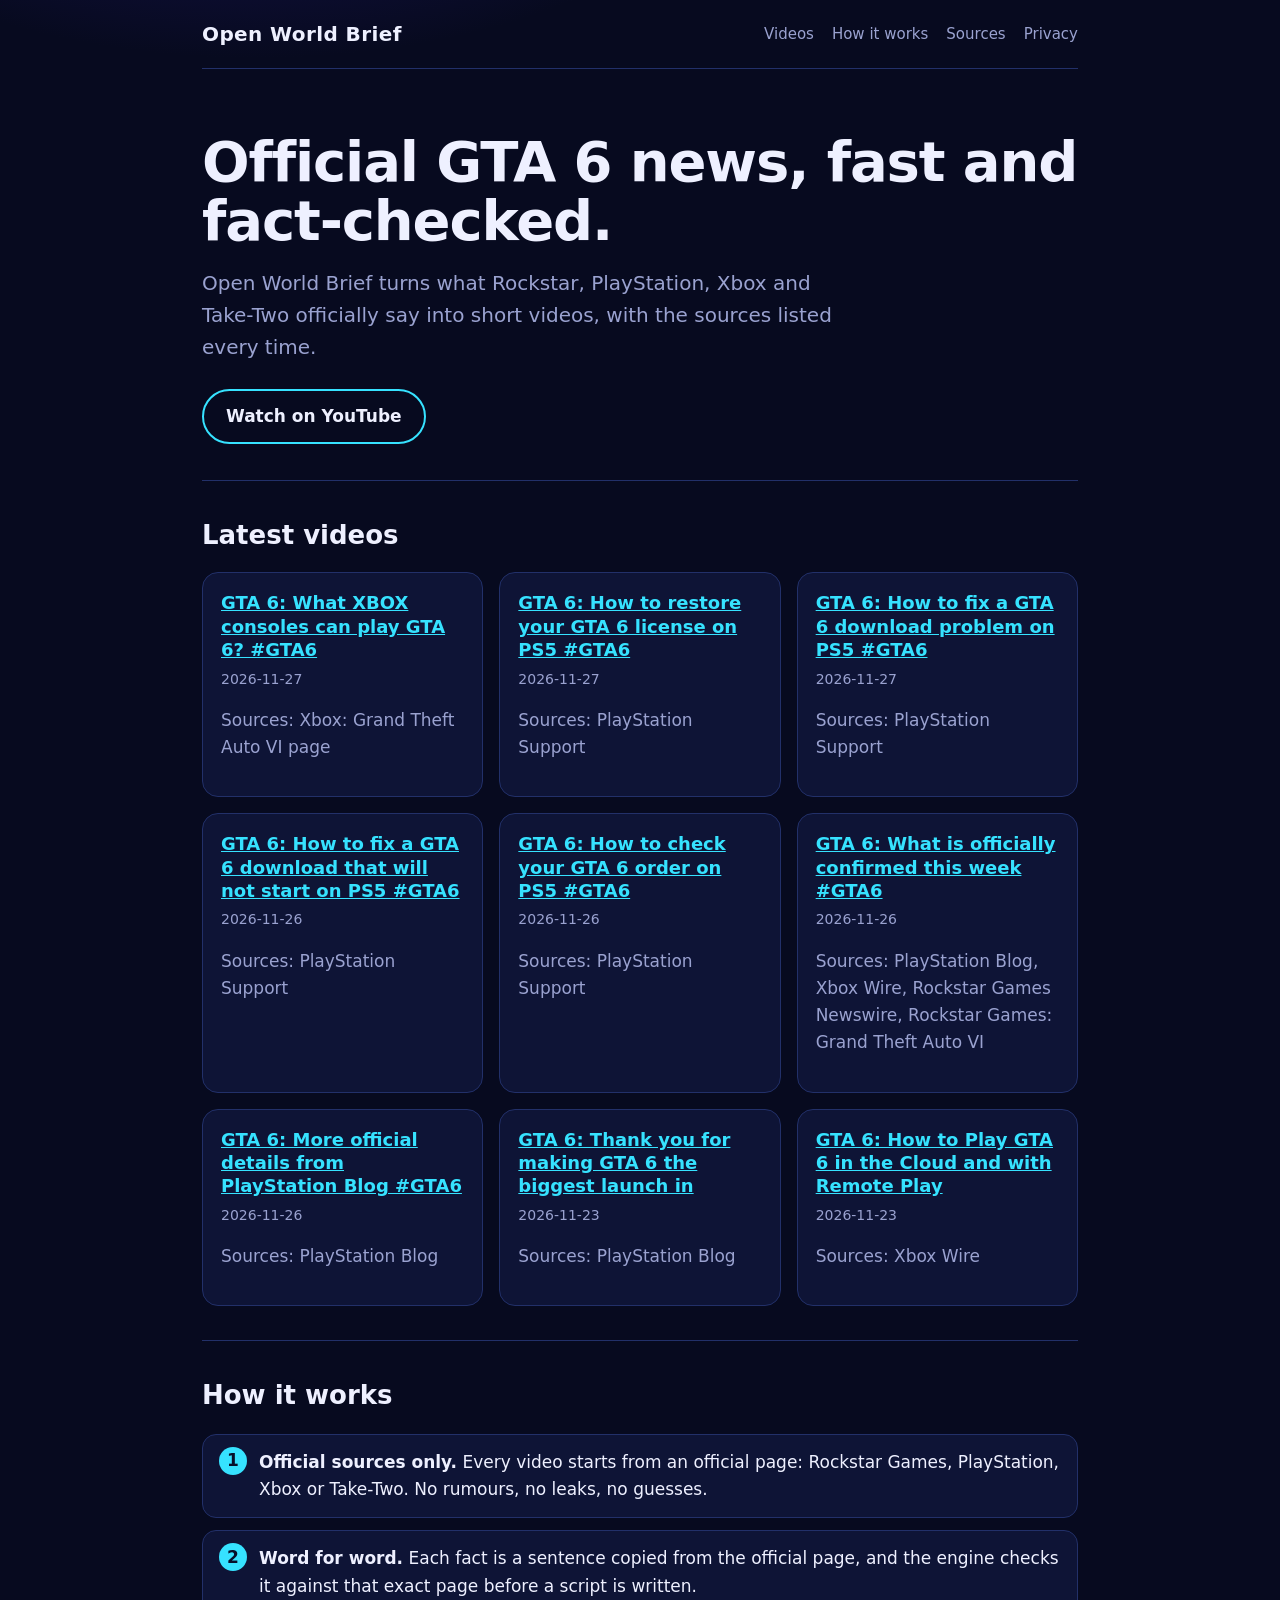
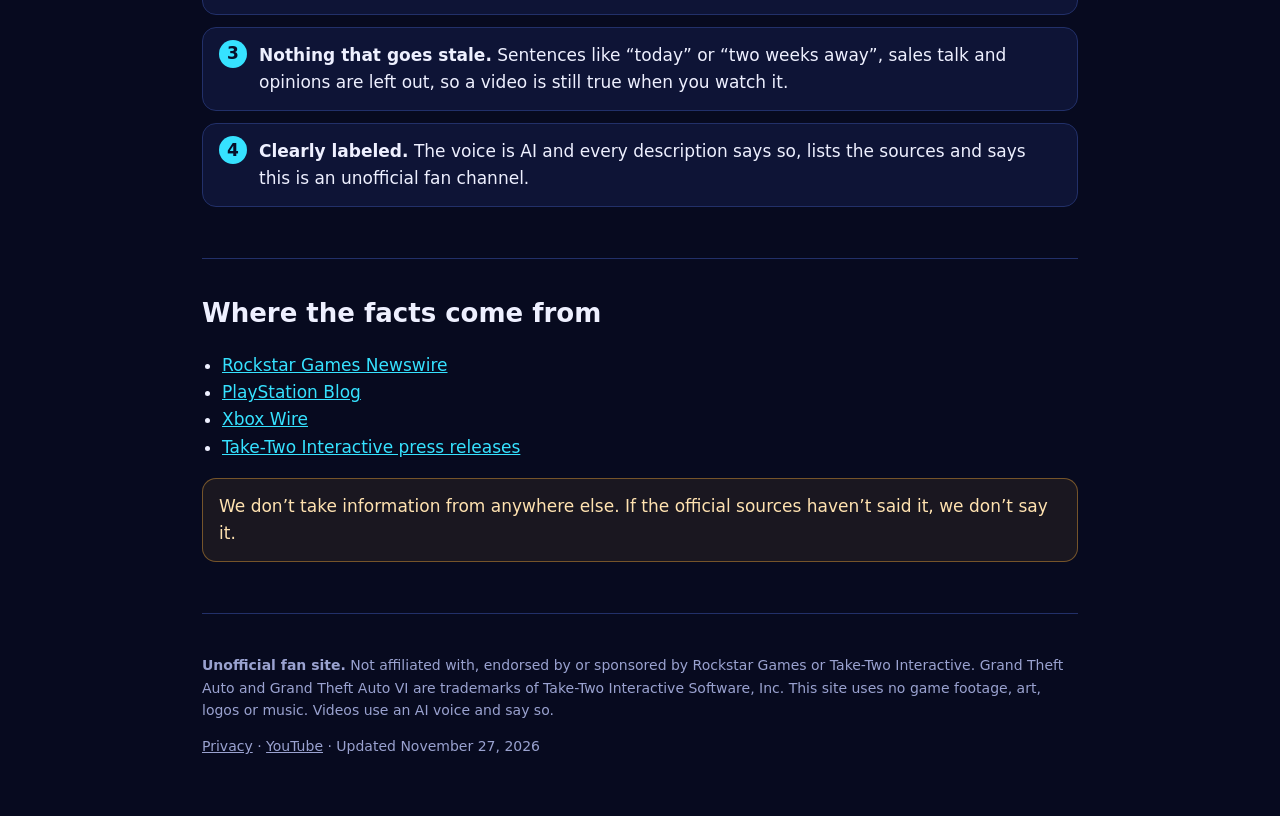
==== commit 5b6a0c1d: "Update the site" ====
--- a/index.html
+++ b/index.html
@@ -9,7 +9,7 @@
 <div class="hero"><h1>Official GTA 6 news, fast and fact-checked.</h1>
 <p>Open World Brief turns what Rockstar, PlayStation, Xbox and Take-Two officially say into short videos, with the sources listed every time.</p>
 <a class="btn" href="https://www.youtube.com/@ScaleShiftFacts">Watch on YouTube</a></div>
-<section id="videos"><h2>Latest videos</h2><div class="cards"><div class="card"><h3><a href="https://www.youtube.com/shorts/pQoeh9m0fOQ">GTA 6: How to restore your GTA 6 license on PS5 #GTA6</a></h3><p class="meta">2026-11-27</p><p class="dim">Sources: PlayStation Support</p></div><div class="card"><h3><a href="https://www.youtube.com/shorts/L_pAT8DnWhw">GTA 6: How to fix a GTA 6 download problem on PS5 #GTA6</a></h3><p class="meta">2026-11-27</p><p class="dim">Sources: PlayStation Support</p></div><div class="card"><h3><a href="https://www.youtube.com/shorts/VSR0Ca-rX_k">GTA 6: How to fix a GTA 6 download that will not start on PS5 #GTA6</a></h3><p class="meta">2026-11-26</p><p class="dim">Sources: PlayStation Support</p></div><div class="card"><h3><a href="https://www.youtube.com/shorts/8PmZAbajj-w">GTA 6: How to check your GTA 6 order on PS5 #GTA6</a></h3><p class="meta">2026-11-26</p><p class="dim">Sources: PlayStation Support</p></div><div class="card"><h3><a href="https://www.youtube.com/shorts/qqQHzHUcCKY">GTA 6: What is officially confirmed this week #GTA6</a></h3><p class="meta">2026-11-26</p><p class="dim">Sources: PlayStation Blog, Xbox Wire, Rockstar Games Newswire, Rockstar Games: Grand Theft Auto VI</p></div><div class="card"><h3><a href="https://www.youtube.com/shorts/x6cZjkYZSAo">GTA 6: More official details from PlayStation Blog #GTA6</a></h3><p class="meta">2026-11-26</p><p class="dim">Sources: PlayStation Blog</p></div><div class="card"><h3><a href="https://www.youtube.com/shorts/dPx5ooD3iM8">GTA 6: Thank you for making GTA 6 the biggest launch in</a></h3><p class="meta">2026-11-23</p><p class="dim">Sources: PlayStation Blog</p></div><div class="card"><h3><a href="https://www.youtube.com/shorts/roLyqQWg1Ow">GTA 6: How to Play GTA 6 in the Cloud and with Remote Play</a></h3><p class="meta">2026-11-23</p><p class="dim">Sources: Xbox Wire</p></div><div class="card"><h3><a href="https://www.youtube.com/shorts/9aD1apO8P9w">GTA 6: The Album (Deluxe Edition)</a></h3><p class="meta">2026-11-23</p><p class="dim">Sources: Rockstar Games: Grand Theft Auto VI</p></div></div></section>
+<section id="videos"><h2>Latest videos</h2><div class="cards"><div class="card"><h3><a href="https://www.youtube.com/shorts/9ltOsps8m84">GTA 6: What XBOX consoles can play GTA 6? #GTA6</a></h3><p class="meta">2026-11-27</p><p class="dim">Sources: Xbox: Grand Theft Auto VI page</p></div><div class="card"><h3><a href="https://www.youtube.com/shorts/pQoeh9m0fOQ">GTA 6: How to restore your GTA 6 license on PS5 #GTA6</a></h3><p class="meta">2026-11-27</p><p class="dim">Sources: PlayStation Support</p></div><div class="card"><h3><a href="https://www.youtube.com/shorts/L_pAT8DnWhw">GTA 6: How to fix a GTA 6 download problem on PS5 #GTA6</a></h3><p class="meta">2026-11-27</p><p class="dim">Sources: PlayStation Support</p></div><div class="card"><h3><a href="https://www.youtube.com/shorts/VSR0Ca-rX_k">GTA 6: How to fix a GTA 6 download that will not start on PS5 #GTA6</a></h3><p class="meta">2026-11-26</p><p class="dim">Sources: PlayStation Support</p></div><div class="card"><h3><a href="https://www.youtube.com/shorts/8PmZAbajj-w">GTA 6: How to check your GTA 6 order on PS5 #GTA6</a></h3><p class="meta">2026-11-26</p><p class="dim">Sources: PlayStation Support</p></div><div class="card"><h3><a href="https://www.youtube.com/shorts/qqQHzHUcCKY">GTA 6: What is officially confirmed this week #GTA6</a></h3><p class="meta">2026-11-26</p><p class="dim">Sources: PlayStation Blog, Xbox Wire, Rockstar Games Newswire, Rockstar Games: Grand Theft Auto VI</p></div><div class="card"><h3><a href="https://www.youtube.com/shorts/x6cZjkYZSAo">GTA 6: More official details from PlayStation Blog #GTA6</a></h3><p class="meta">2026-11-26</p><p class="dim">Sources: PlayStation Blog</p></div><div class="card"><h3><a href="https://www.youtube.com/shorts/dPx5ooD3iM8">GTA 6: Thank you for making GTA 6 the biggest launch in</a></h3><p class="meta">2026-11-23</p><p class="dim">Sources: PlayStation Blog</p></div><div class="card"><h3><a href="https://www.youtube.com/shorts/roLyqQWg1Ow">GTA 6: How to Play GTA 6 in the Cloud and with Remote Play</a></h3><p class="meta">2026-11-23</p><p class="dim">Sources: Xbox Wire</p></div></div></section>
 <section id="how"><h2>How it works</h2><ol class="steps"><li><strong>Official sources only.</strong> Every video starts from an official page: Rockstar Games, PlayStation, Xbox or Take-Two. No rumours, no leaks, no guesses.</li><li><strong>Word for word.</strong> Each fact is a sentence copied from the official page, and the engine checks it against that exact page before a script is written.</li><li><strong>Nothing that goes stale.</strong> Sentences like “today” or “two weeks away”, sales talk and opinions are left out, so a video is still true when you watch it.</li><li><strong>Clearly labeled.</strong> The voice is AI and every description says so, lists the sources and says this is an unofficial fan channel.</li></ol></section>
 <section id="sources"><h2>Where the facts come from</h2><ul class="plain"><li><a href="https://www.rockstargames.com/newswire">Rockstar Games Newswire</a></li><li><a href="https://blog.playstation.com/tag/grand-theft-auto-vi/">PlayStation Blog</a></li><li><a href="https://news.xbox.com/en-us/tag/grand-theft-auto-vi/">Xbox Wire</a></li><li><a href="https://ir.take2games.com/news-releases">Take-Two Interactive press releases</a></li></ul>
 <p class="note">We don&rsquo;t take information from anywhere else. If the official sources haven&rsquo;t said it, we don&rsquo;t say it.</p></section>
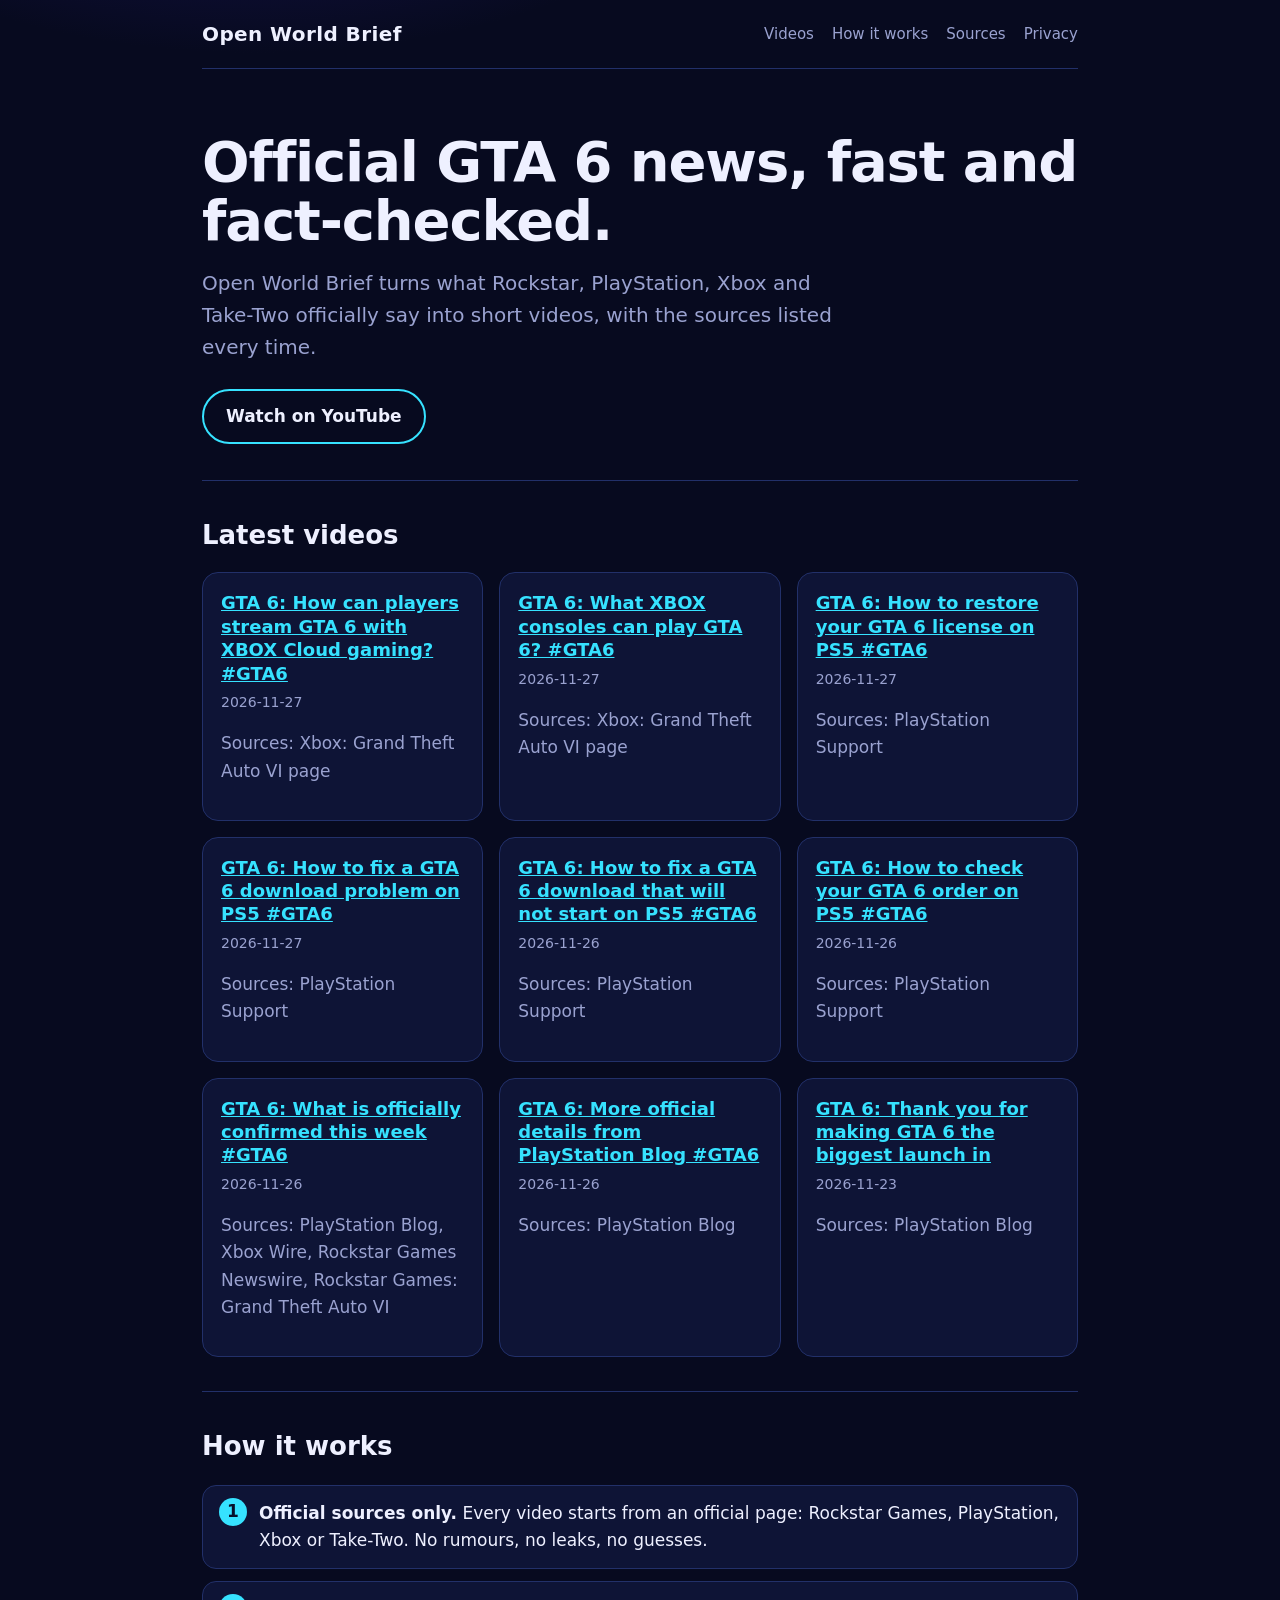
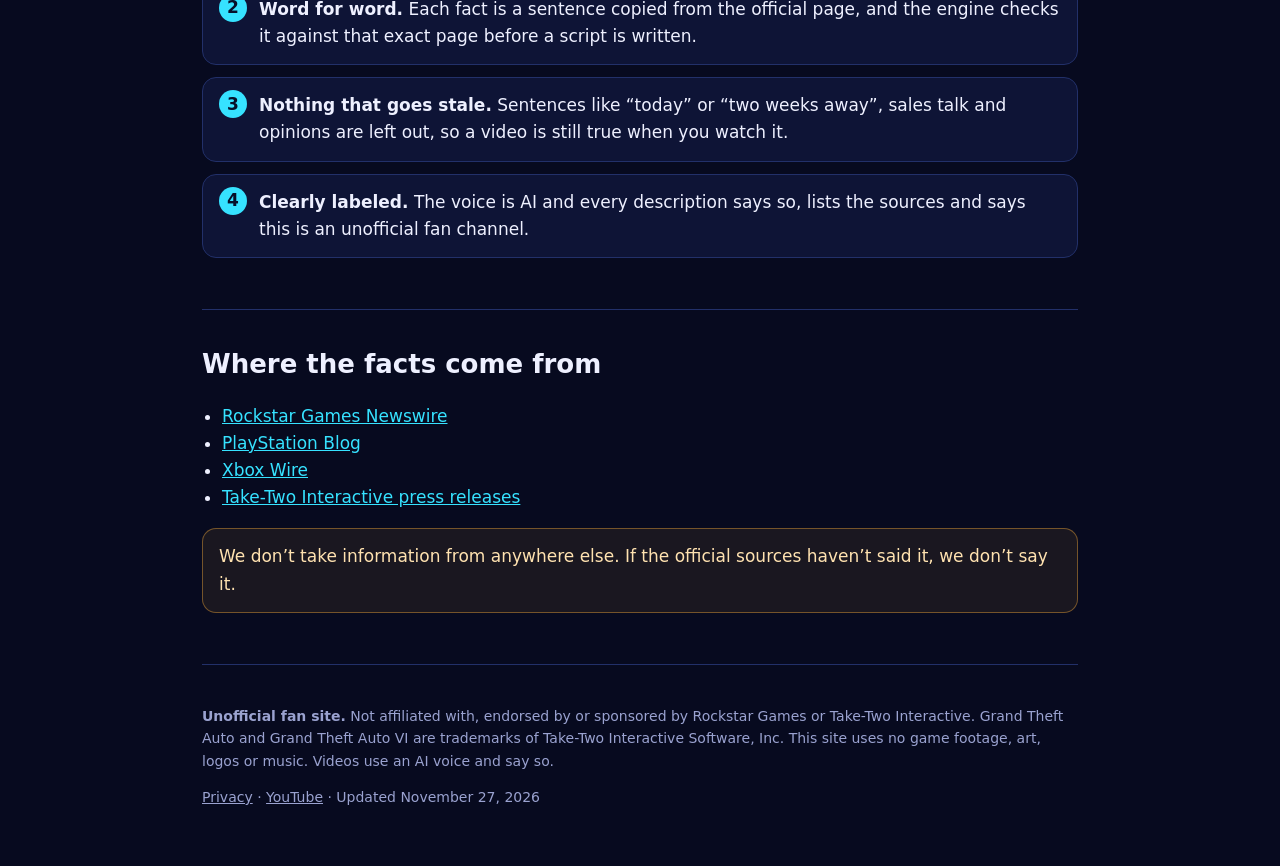
==== commit 3de1348e: "Update the site" ====
--- a/index.html
+++ b/index.html
@@ -9,7 +9,7 @@
 <div class="hero"><h1>Official GTA 6 news, fast and fact-checked.</h1>
 <p>Open World Brief turns what Rockstar, PlayStation, Xbox and Take-Two officially say into short videos, with the sources listed every time.</p>
 <a class="btn" href="https://www.youtube.com/@ScaleShiftFacts">Watch on YouTube</a></div>
-<section id="videos"><h2>Latest videos</h2><div class="cards"><div class="card"><h3><a href="https://www.youtube.com/shorts/9ltOsps8m84">GTA 6: What XBOX consoles can play GTA 6? #GTA6</a></h3><p class="meta">2026-11-27</p><p class="dim">Sources: Xbox: Grand Theft Auto VI page</p></div><div class="card"><h3><a href="https://www.youtube.com/shorts/pQoeh9m0fOQ">GTA 6: How to restore your GTA 6 license on PS5 #GTA6</a></h3><p class="meta">2026-11-27</p><p class="dim">Sources: PlayStation Support</p></div><div class="card"><h3><a href="https://www.youtube.com/shorts/L_pAT8DnWhw">GTA 6: How to fix a GTA 6 download problem on PS5 #GTA6</a></h3><p class="meta">2026-11-27</p><p class="dim">Sources: PlayStation Support</p></div><div class="card"><h3><a href="https://www.youtube.com/shorts/VSR0Ca-rX_k">GTA 6: How to fix a GTA 6 download that will not start on PS5 #GTA6</a></h3><p class="meta">2026-11-26</p><p class="dim">Sources: PlayStation Support</p></div><div class="card"><h3><a href="https://www.youtube.com/shorts/8PmZAbajj-w">GTA 6: How to check your GTA 6 order on PS5 #GTA6</a></h3><p class="meta">2026-11-26</p><p class="dim">Sources: PlayStation Support</p></div><div class="card"><h3><a href="https://www.youtube.com/shorts/qqQHzHUcCKY">GTA 6: What is officially confirmed this week #GTA6</a></h3><p class="meta">2026-11-26</p><p class="dim">Sources: PlayStation Blog, Xbox Wire, Rockstar Games Newswire, Rockstar Games: Grand Theft Auto VI</p></div><div class="card"><h3><a href="https://www.youtube.com/shorts/x6cZjkYZSAo">GTA 6: More official details from PlayStation Blog #GTA6</a></h3><p class="meta">2026-11-26</p><p class="dim">Sources: PlayStation Blog</p></div><div class="card"><h3><a href="https://www.youtube.com/shorts/dPx5ooD3iM8">GTA 6: Thank you for making GTA 6 the biggest launch in</a></h3><p class="meta">2026-11-23</p><p class="dim">Sources: PlayStation Blog</p></div><div class="card"><h3><a href="https://www.youtube.com/shorts/roLyqQWg1Ow">GTA 6: How to Play GTA 6 in the Cloud and with Remote Play</a></h3><p class="meta">2026-11-23</p><p class="dim">Sources: Xbox Wire</p></div></div></section>
+<section id="videos"><h2>Latest videos</h2><div class="cards"><div class="card"><h3><a href="https://www.youtube.com/shorts/wZl76_Iexsw">GTA 6: How can players stream GTA 6 with XBOX Cloud gaming? #GTA6</a></h3><p class="meta">2026-11-27</p><p class="dim">Sources: Xbox: Grand Theft Auto VI page</p></div><div class="card"><h3><a href="https://www.youtube.com/shorts/9ltOsps8m84">GTA 6: What XBOX consoles can play GTA 6? #GTA6</a></h3><p class="meta">2026-11-27</p><p class="dim">Sources: Xbox: Grand Theft Auto VI page</p></div><div class="card"><h3><a href="https://www.youtube.com/shorts/pQoeh9m0fOQ">GTA 6: How to restore your GTA 6 license on PS5 #GTA6</a></h3><p class="meta">2026-11-27</p><p class="dim">Sources: PlayStation Support</p></div><div class="card"><h3><a href="https://www.youtube.com/shorts/L_pAT8DnWhw">GTA 6: How to fix a GTA 6 download problem on PS5 #GTA6</a></h3><p class="meta">2026-11-27</p><p class="dim">Sources: PlayStation Support</p></div><div class="card"><h3><a href="https://www.youtube.com/shorts/VSR0Ca-rX_k">GTA 6: How to fix a GTA 6 download that will not start on PS5 #GTA6</a></h3><p class="meta">2026-11-26</p><p class="dim">Sources: PlayStation Support</p></div><div class="card"><h3><a href="https://www.youtube.com/shorts/8PmZAbajj-w">GTA 6: How to check your GTA 6 order on PS5 #GTA6</a></h3><p class="meta">2026-11-26</p><p class="dim">Sources: PlayStation Support</p></div><div class="card"><h3><a href="https://www.youtube.com/shorts/qqQHzHUcCKY">GTA 6: What is officially confirmed this week #GTA6</a></h3><p class="meta">2026-11-26</p><p class="dim">Sources: PlayStation Blog, Xbox Wire, Rockstar Games Newswire, Rockstar Games: Grand Theft Auto VI</p></div><div class="card"><h3><a href="https://www.youtube.com/shorts/x6cZjkYZSAo">GTA 6: More official details from PlayStation Blog #GTA6</a></h3><p class="meta">2026-11-26</p><p class="dim">Sources: PlayStation Blog</p></div><div class="card"><h3><a href="https://www.youtube.com/shorts/dPx5ooD3iM8">GTA 6: Thank you for making GTA 6 the biggest launch in</a></h3><p class="meta">2026-11-23</p><p class="dim">Sources: PlayStation Blog</p></div></div></section>
 <section id="how"><h2>How it works</h2><ol class="steps"><li><strong>Official sources only.</strong> Every video starts from an official page: Rockstar Games, PlayStation, Xbox or Take-Two. No rumours, no leaks, no guesses.</li><li><strong>Word for word.</strong> Each fact is a sentence copied from the official page, and the engine checks it against that exact page before a script is written.</li><li><strong>Nothing that goes stale.</strong> Sentences like “today” or “two weeks away”, sales talk and opinions are left out, so a video is still true when you watch it.</li><li><strong>Clearly labeled.</strong> The voice is AI and every description says so, lists the sources and says this is an unofficial fan channel.</li></ol></section>
 <section id="sources"><h2>Where the facts come from</h2><ul class="plain"><li><a href="https://www.rockstargames.com/newswire">Rockstar Games Newswire</a></li><li><a href="https://blog.playstation.com/tag/grand-theft-auto-vi/">PlayStation Blog</a></li><li><a href="https://news.xbox.com/en-us/tag/grand-theft-auto-vi/">Xbox Wire</a></li><li><a href="https://ir.take2games.com/news-releases">Take-Two Interactive press releases</a></li></ul>
 <p class="note">We don&rsquo;t take information from anywhere else. If the official sources haven&rsquo;t said it, we don&rsquo;t say it.</p></section>
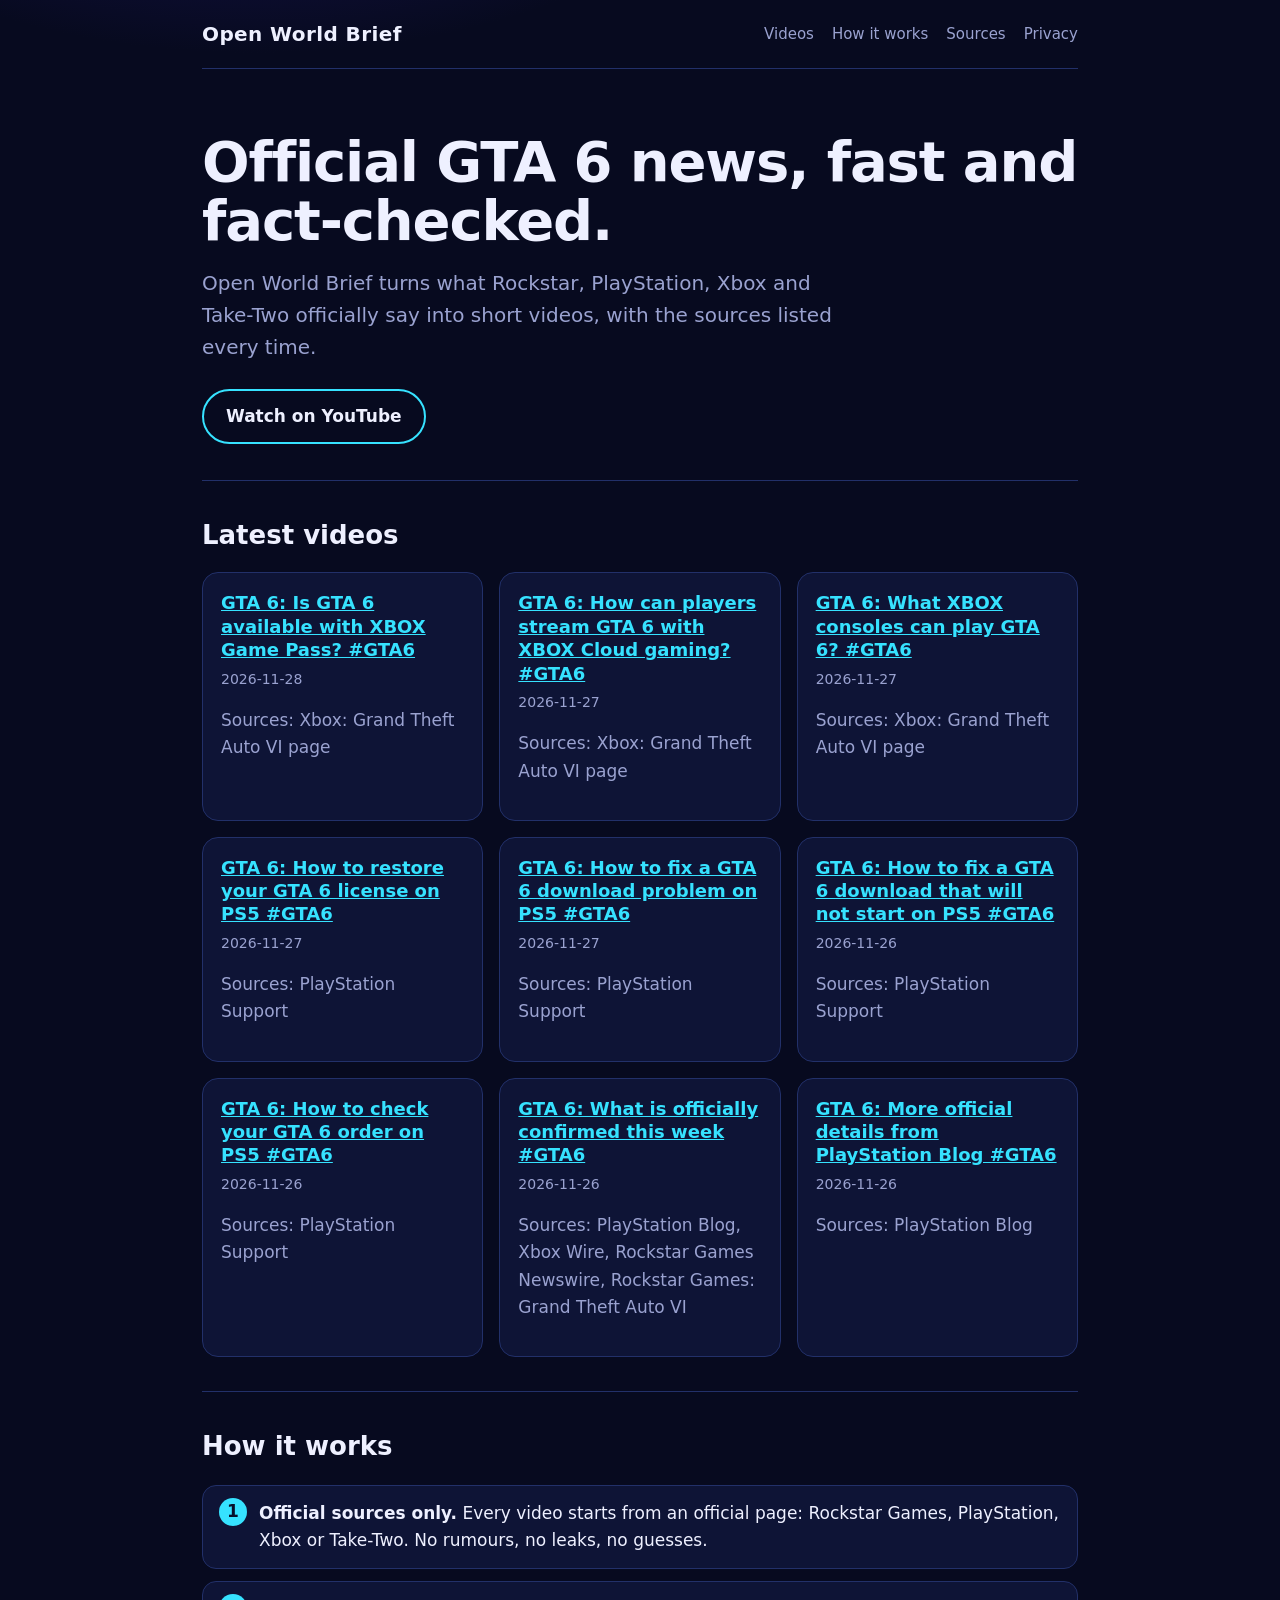
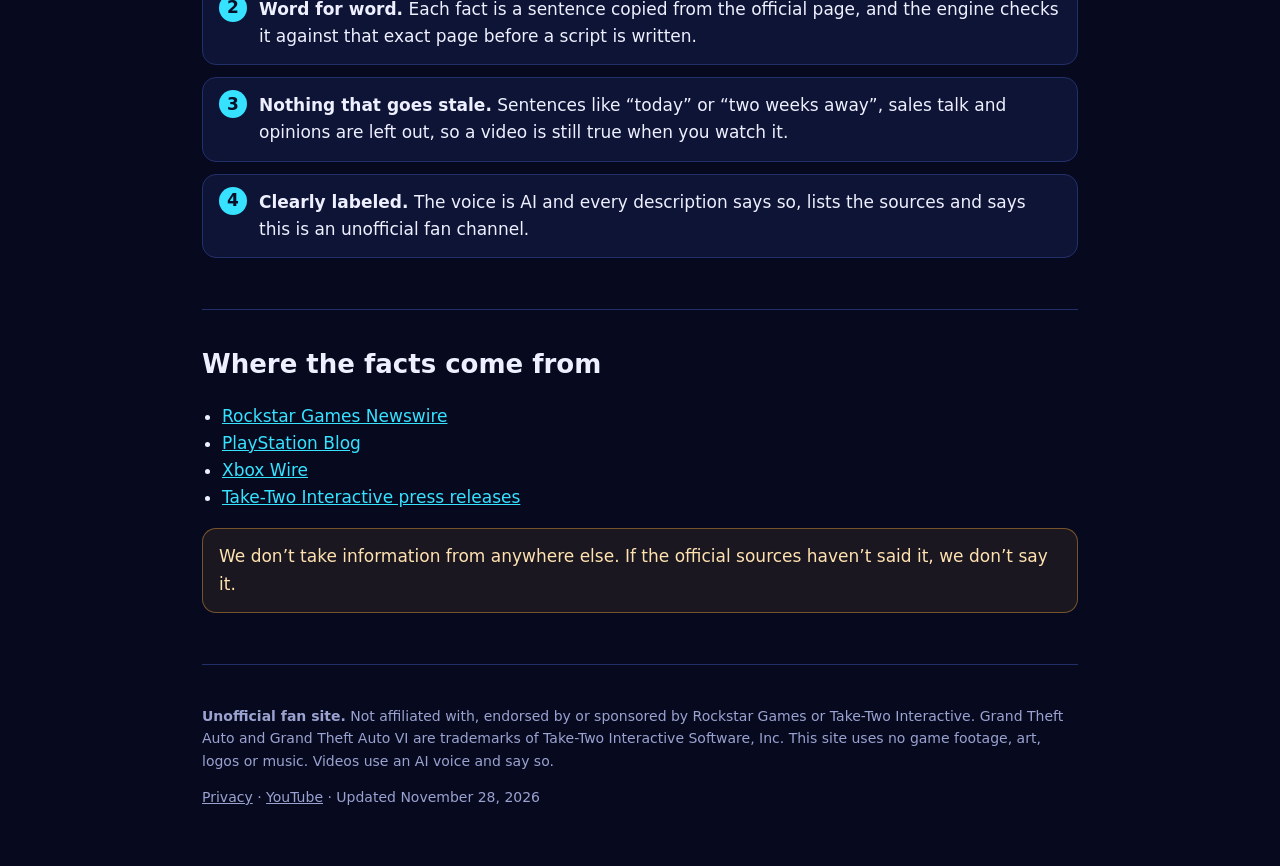
==== commit d0631135: "Update the site" ====
--- a/index.html
+++ b/index.html
@@ -9,7 +9,7 @@
 <div class="hero"><h1>Official GTA 6 news, fast and fact-checked.</h1>
 <p>Open World Brief turns what Rockstar, PlayStation, Xbox and Take-Two officially say into short videos, with the sources listed every time.</p>
 <a class="btn" href="https://www.youtube.com/@ScaleShiftFacts">Watch on YouTube</a></div>
-<section id="videos"><h2>Latest videos</h2><div class="cards"><div class="card"><h3><a href="https://www.youtube.com/shorts/wZl76_Iexsw">GTA 6: How can players stream GTA 6 with XBOX Cloud gaming? #GTA6</a></h3><p class="meta">2026-11-27</p><p class="dim">Sources: Xbox: Grand Theft Auto VI page</p></div><div class="card"><h3><a href="https://www.youtube.com/shorts/9ltOsps8m84">GTA 6: What XBOX consoles can play GTA 6? #GTA6</a></h3><p class="meta">2026-11-27</p><p class="dim">Sources: Xbox: Grand Theft Auto VI page</p></div><div class="card"><h3><a href="https://www.youtube.com/shorts/pQoeh9m0fOQ">GTA 6: How to restore your GTA 6 license on PS5 #GTA6</a></h3><p class="meta">2026-11-27</p><p class="dim">Sources: PlayStation Support</p></div><div class="card"><h3><a href="https://www.youtube.com/shorts/L_pAT8DnWhw">GTA 6: How to fix a GTA 6 download problem on PS5 #GTA6</a></h3><p class="meta">2026-11-27</p><p class="dim">Sources: PlayStation Support</p></div><div class="card"><h3><a href="https://www.youtube.com/shorts/VSR0Ca-rX_k">GTA 6: How to fix a GTA 6 download that will not start on PS5 #GTA6</a></h3><p class="meta">2026-11-26</p><p class="dim">Sources: PlayStation Support</p></div><div class="card"><h3><a href="https://www.youtube.com/shorts/8PmZAbajj-w">GTA 6: How to check your GTA 6 order on PS5 #GTA6</a></h3><p class="meta">2026-11-26</p><p class="dim">Sources: PlayStation Support</p></div><div class="card"><h3><a href="https://www.youtube.com/shorts/qqQHzHUcCKY">GTA 6: What is officially confirmed this week #GTA6</a></h3><p class="meta">2026-11-26</p><p class="dim">Sources: PlayStation Blog, Xbox Wire, Rockstar Games Newswire, Rockstar Games: Grand Theft Auto VI</p></div><div class="card"><h3><a href="https://www.youtube.com/shorts/x6cZjkYZSAo">GTA 6: More official details from PlayStation Blog #GTA6</a></h3><p class="meta">2026-11-26</p><p class="dim">Sources: PlayStation Blog</p></div><div class="card"><h3><a href="https://www.youtube.com/shorts/dPx5ooD3iM8">GTA 6: Thank you for making GTA 6 the biggest launch in</a></h3><p class="meta">2026-11-23</p><p class="dim">Sources: PlayStation Blog</p></div></div></section>
+<section id="videos"><h2>Latest videos</h2><div class="cards"><div class="card"><h3><a href="https://www.youtube.com/shorts/sqiMkClQEGc">GTA 6: Is GTA 6 available with XBOX Game Pass? #GTA6</a></h3><p class="meta">2026-11-28</p><p class="dim">Sources: Xbox: Grand Theft Auto VI page</p></div><div class="card"><h3><a href="https://www.youtube.com/shorts/wZl76_Iexsw">GTA 6: How can players stream GTA 6 with XBOX Cloud gaming? #GTA6</a></h3><p class="meta">2026-11-27</p><p class="dim">Sources: Xbox: Grand Theft Auto VI page</p></div><div class="card"><h3><a href="https://www.youtube.com/shorts/9ltOsps8m84">GTA 6: What XBOX consoles can play GTA 6? #GTA6</a></h3><p class="meta">2026-11-27</p><p class="dim">Sources: Xbox: Grand Theft Auto VI page</p></div><div class="card"><h3><a href="https://www.youtube.com/shorts/pQoeh9m0fOQ">GTA 6: How to restore your GTA 6 license on PS5 #GTA6</a></h3><p class="meta">2026-11-27</p><p class="dim">Sources: PlayStation Support</p></div><div class="card"><h3><a href="https://www.youtube.com/shorts/L_pAT8DnWhw">GTA 6: How to fix a GTA 6 download problem on PS5 #GTA6</a></h3><p class="meta">2026-11-27</p><p class="dim">Sources: PlayStation Support</p></div><div class="card"><h3><a href="https://www.youtube.com/shorts/VSR0Ca-rX_k">GTA 6: How to fix a GTA 6 download that will not start on PS5 #GTA6</a></h3><p class="meta">2026-11-26</p><p class="dim">Sources: PlayStation Support</p></div><div class="card"><h3><a href="https://www.youtube.com/shorts/8PmZAbajj-w">GTA 6: How to check your GTA 6 order on PS5 #GTA6</a></h3><p class="meta">2026-11-26</p><p class="dim">Sources: PlayStation Support</p></div><div class="card"><h3><a href="https://www.youtube.com/shorts/qqQHzHUcCKY">GTA 6: What is officially confirmed this week #GTA6</a></h3><p class="meta">2026-11-26</p><p class="dim">Sources: PlayStation Blog, Xbox Wire, Rockstar Games Newswire, Rockstar Games: Grand Theft Auto VI</p></div><div class="card"><h3><a href="https://www.youtube.com/shorts/x6cZjkYZSAo">GTA 6: More official details from PlayStation Blog #GTA6</a></h3><p class="meta">2026-11-26</p><p class="dim">Sources: PlayStation Blog</p></div></div></section>
 <section id="how"><h2>How it works</h2><ol class="steps"><li><strong>Official sources only.</strong> Every video starts from an official page: Rockstar Games, PlayStation, Xbox or Take-Two. No rumours, no leaks, no guesses.</li><li><strong>Word for word.</strong> Each fact is a sentence copied from the official page, and the engine checks it against that exact page before a script is written.</li><li><strong>Nothing that goes stale.</strong> Sentences like “today” or “two weeks away”, sales talk and opinions are left out, so a video is still true when you watch it.</li><li><strong>Clearly labeled.</strong> The voice is AI and every description says so, lists the sources and says this is an unofficial fan channel.</li></ol></section>
 <section id="sources"><h2>Where the facts come from</h2><ul class="plain"><li><a href="https://www.rockstargames.com/newswire">Rockstar Games Newswire</a></li><li><a href="https://blog.playstation.com/tag/grand-theft-auto-vi/">PlayStation Blog</a></li><li><a href="https://news.xbox.com/en-us/tag/grand-theft-auto-vi/">Xbox Wire</a></li><li><a href="https://ir.take2games.com/news-releases">Take-Two Interactive press releases</a></li></ul>
 <p class="note">We don&rsquo;t take information from anywhere else. If the official sources haven&rsquo;t said it, we don&rsquo;t say it.</p></section>
@@ -17,5 +17,5 @@
 <footer><p><strong>Unofficial fan site.</strong> Not affiliated with, endorsed by or sponsored by Rockstar Games or Take-Two Interactive.
 Grand Theft Auto and Grand Theft Auto VI are trademarks of Take-Two Interactive Software, Inc. This site uses no game footage, art, logos or music.
 Videos use an AI voice and say so.</p>
-<p><a href="privacy.html">Privacy</a> &middot; <a href="https://www.youtube.com/@ScaleShiftFacts">YouTube</a> &middot; Updated November 27, 2026</p></footer>
+<p><a href="privacy.html">Privacy</a> &middot; <a href="https://www.youtube.com/@ScaleShiftFacts">YouTube</a> &middot; Updated November 28, 2026</p></footer>
 </div></body></html>
